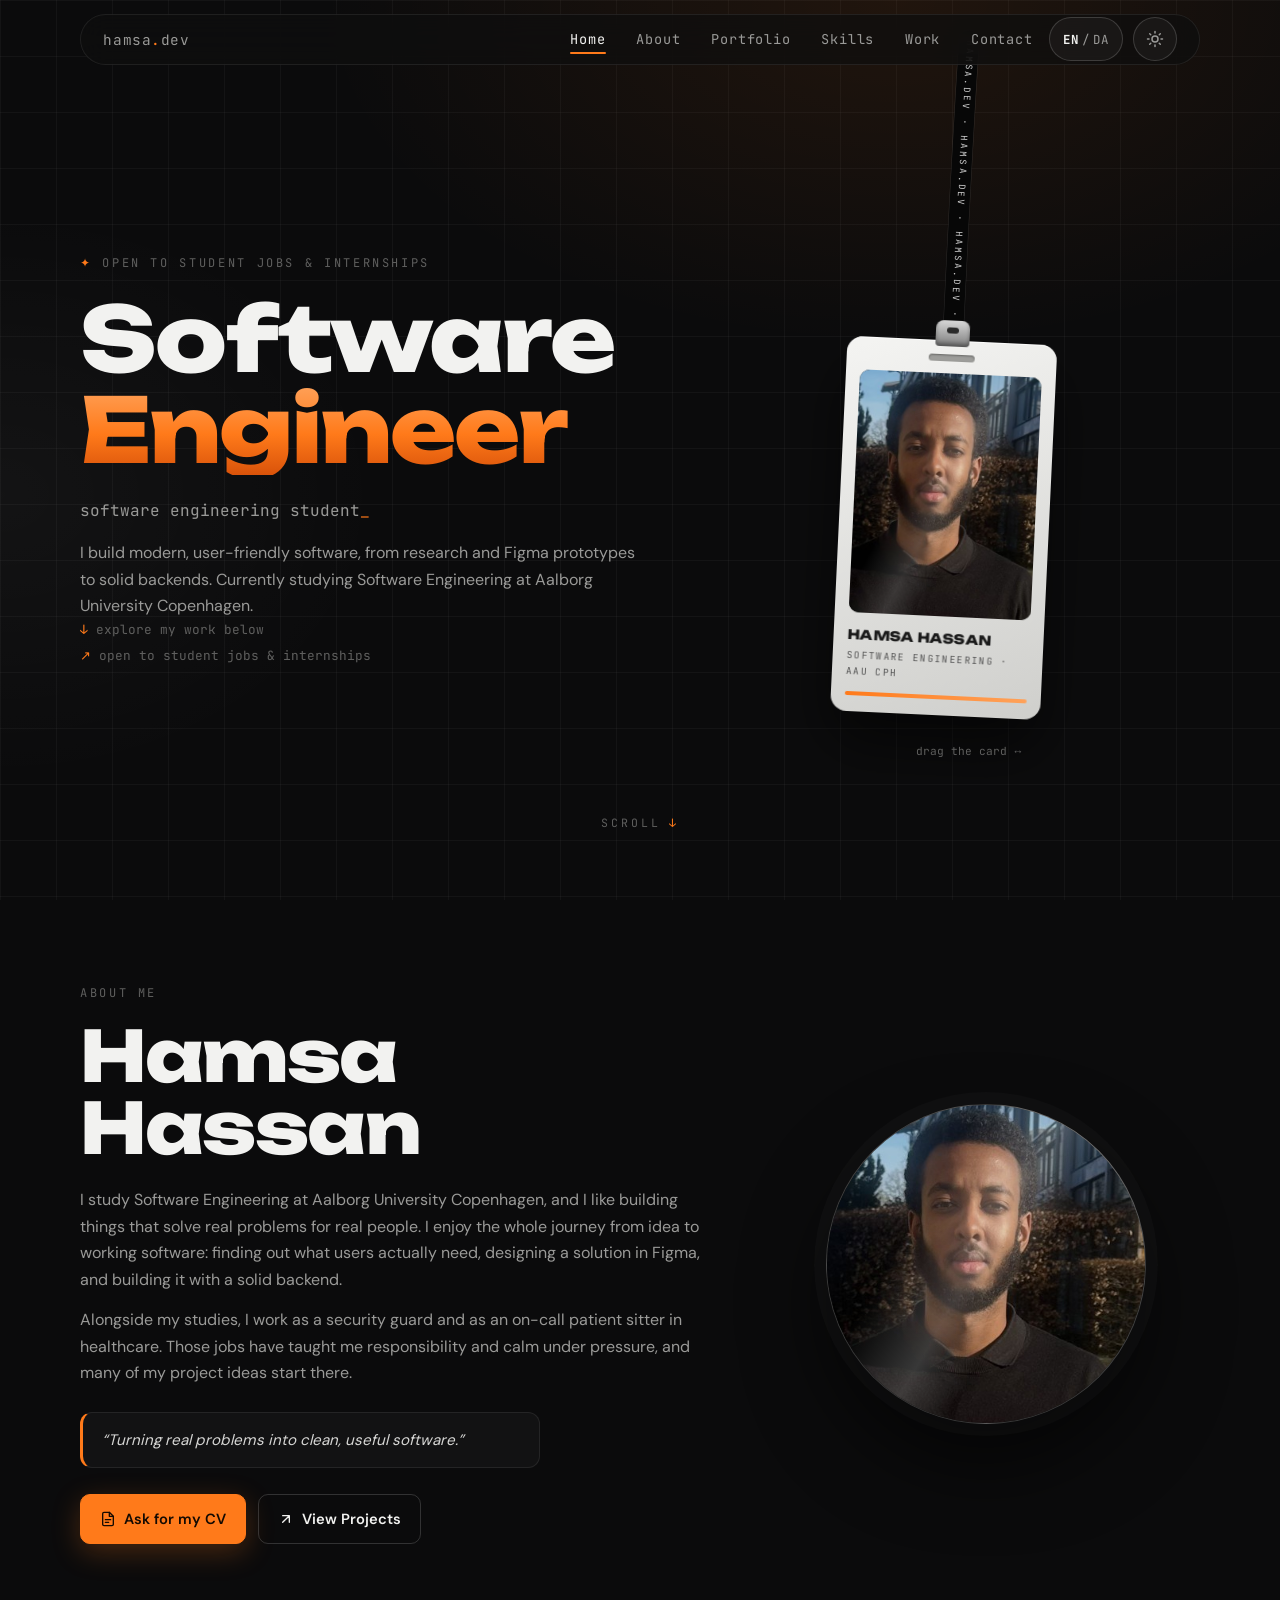
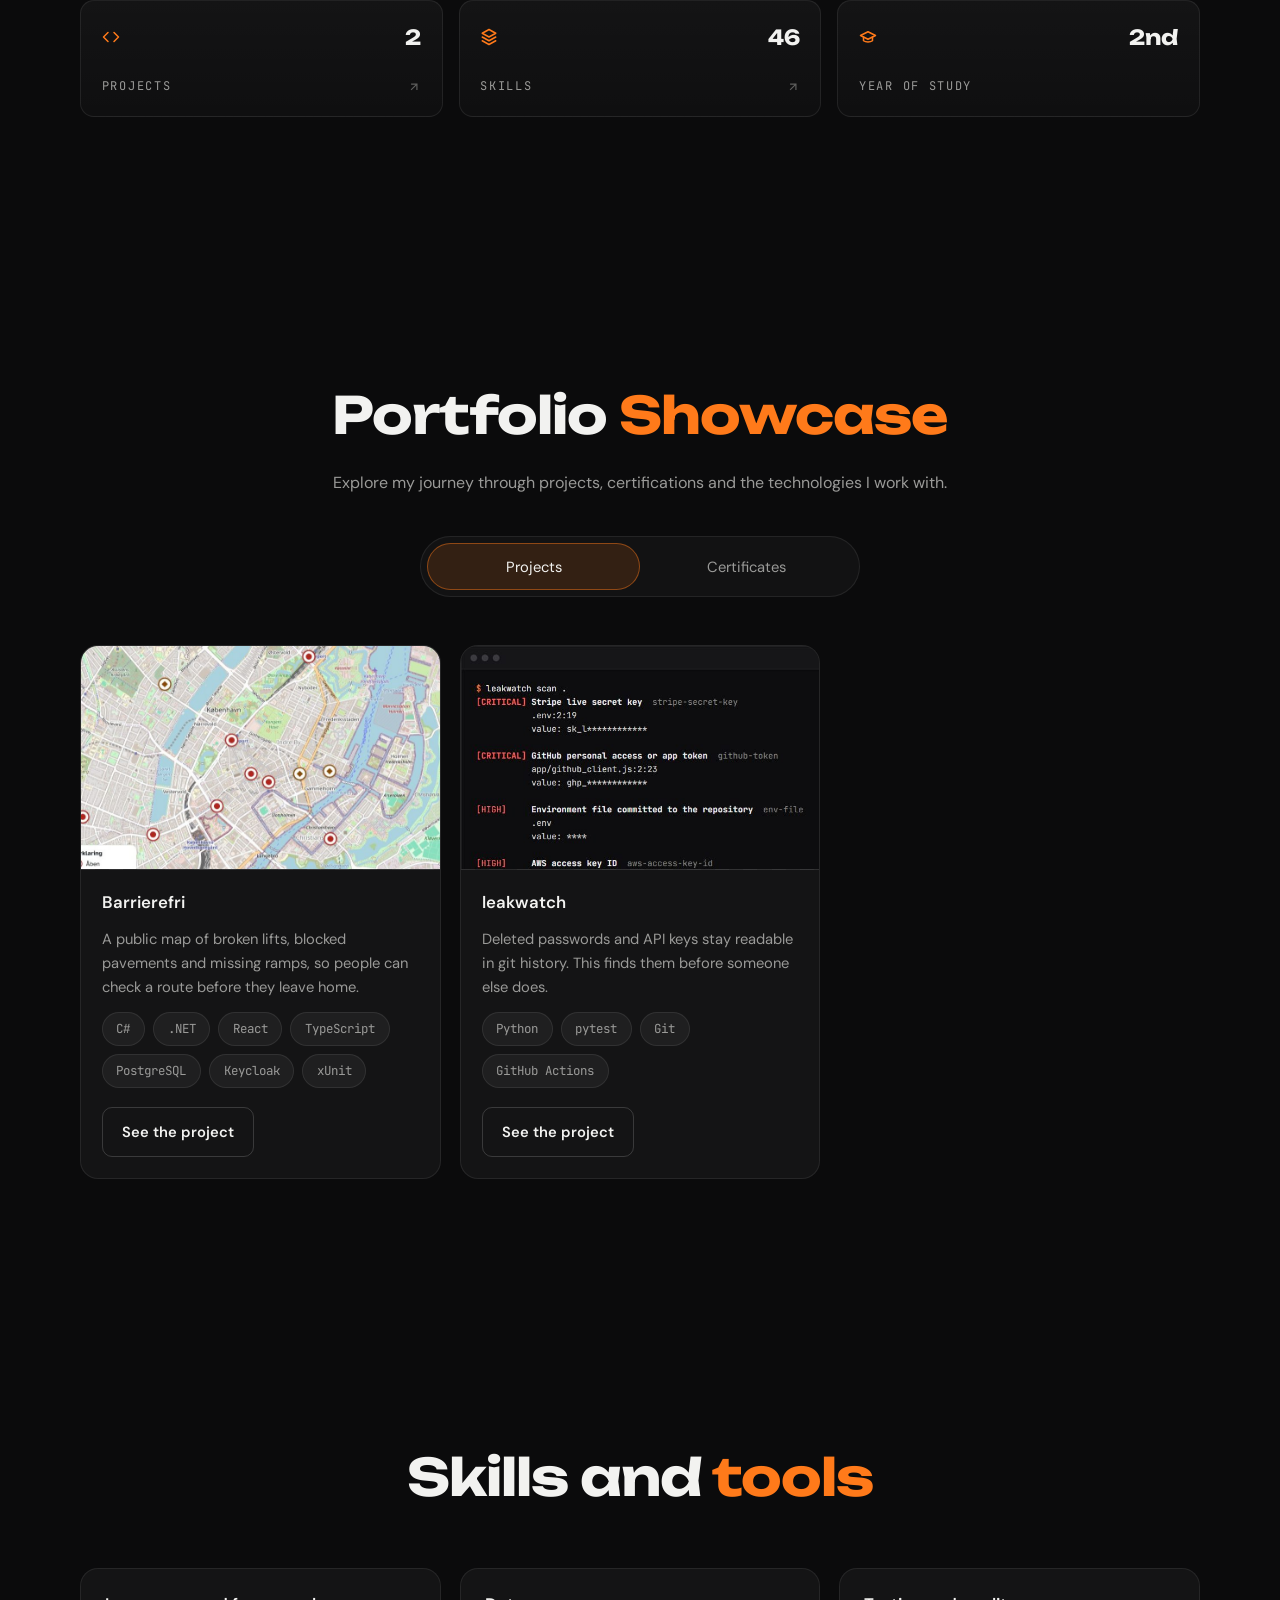
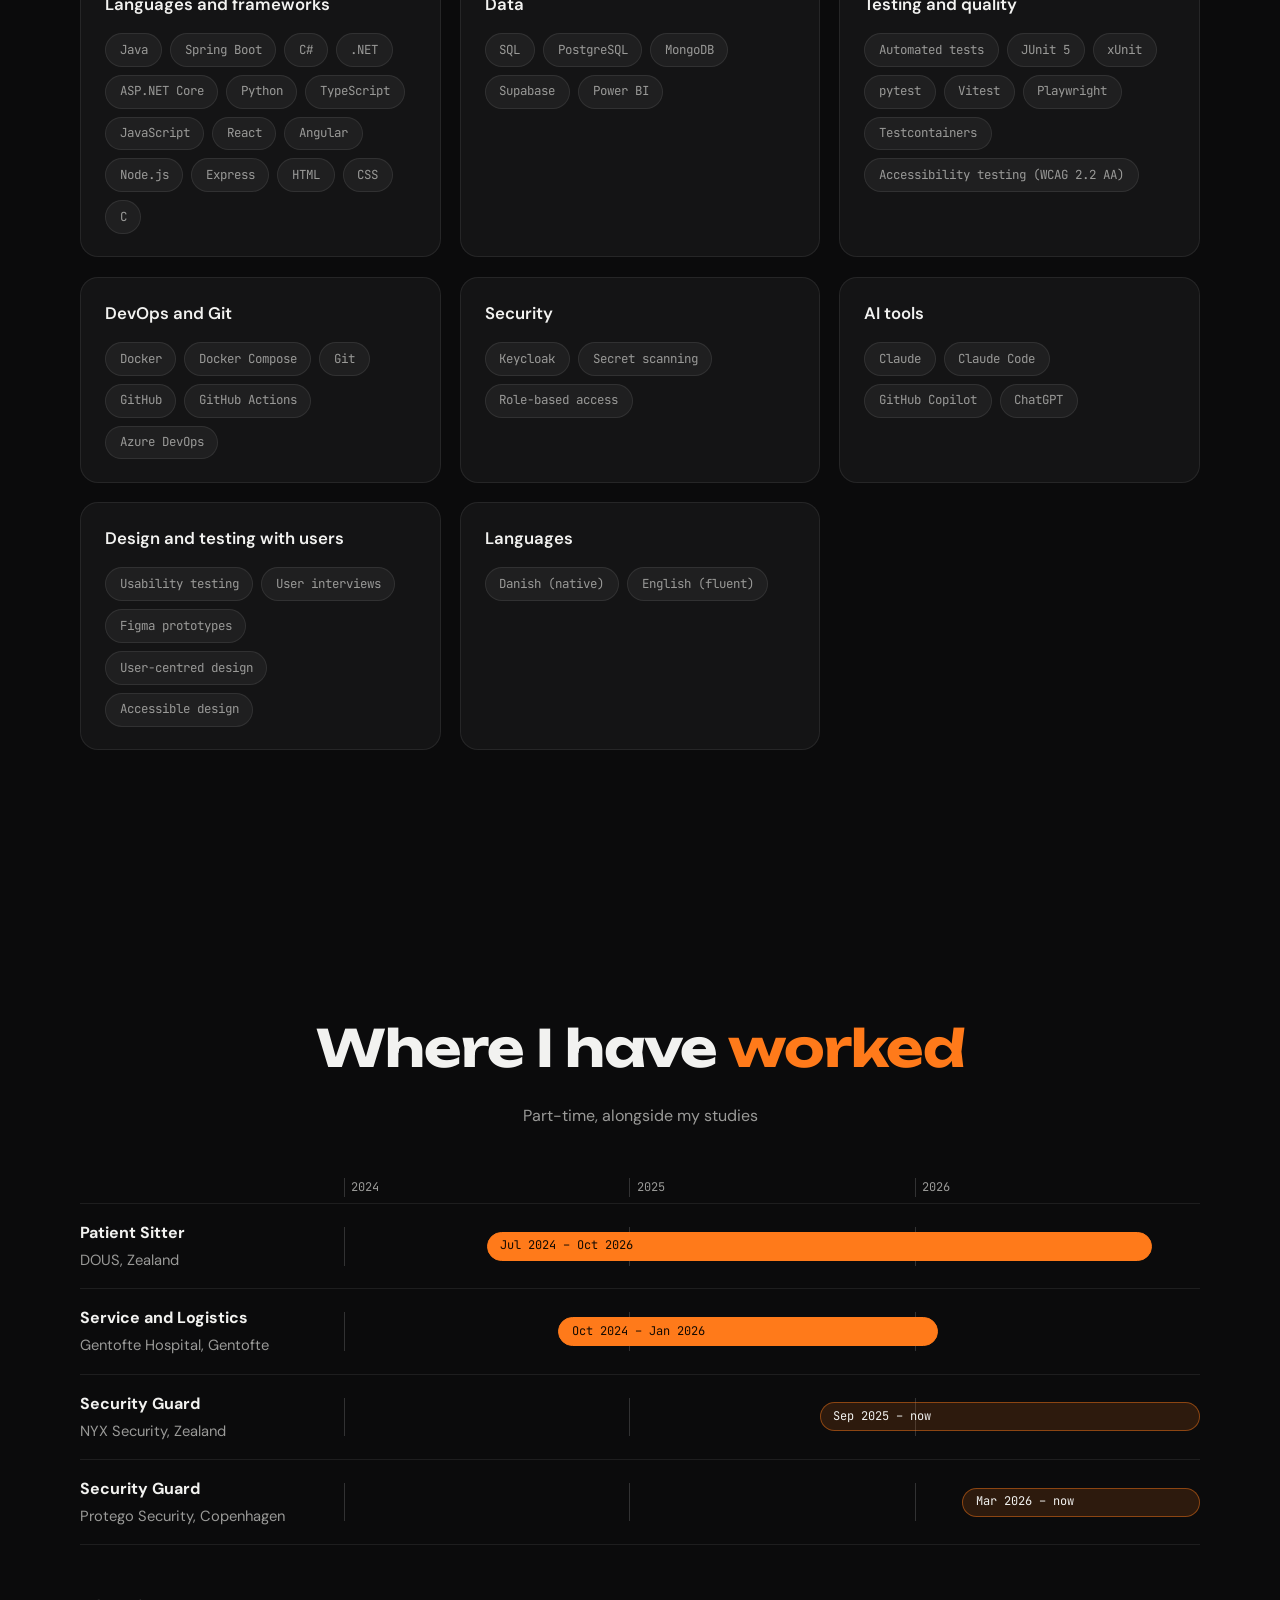
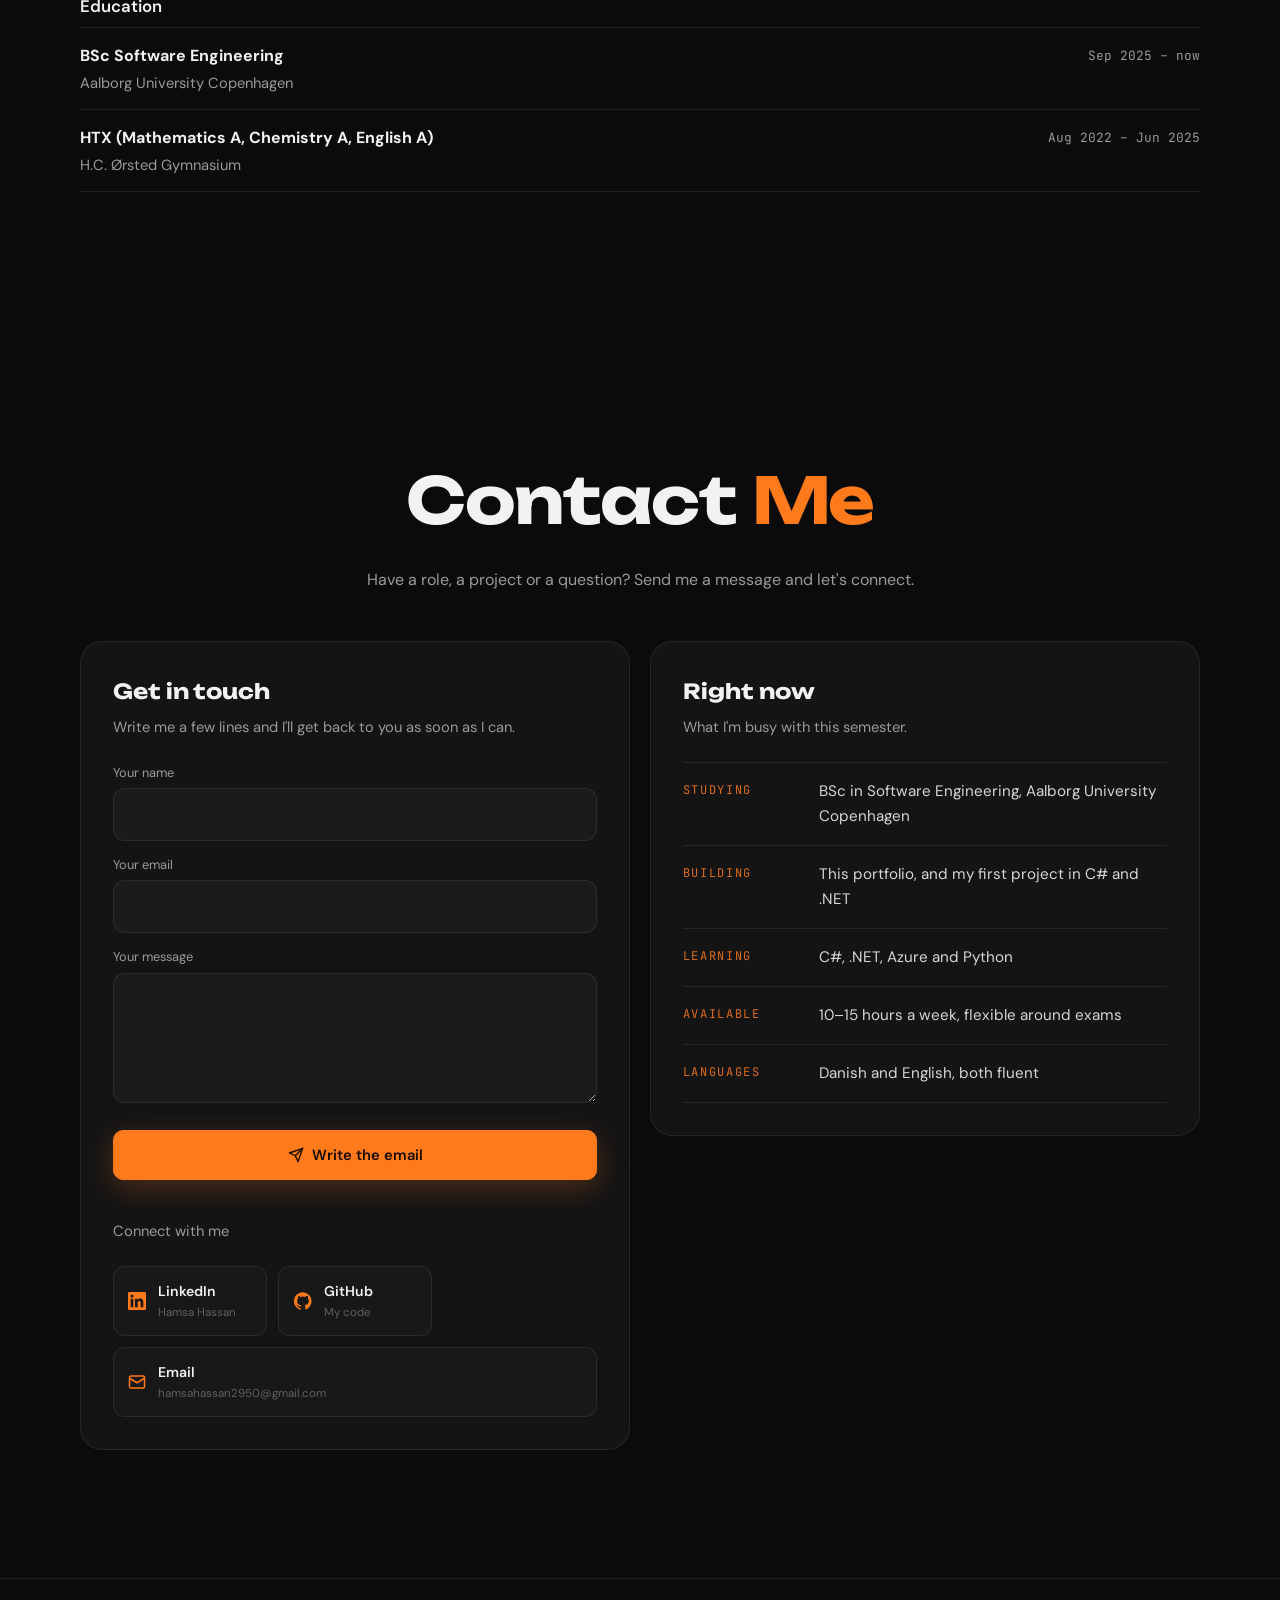
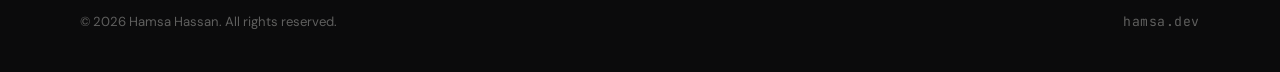
==== index.html @ b29e9b19 "Add portfolio site" ====
<!DOCTYPE html>
<html lang="en">
<head>
<meta charset="utf-8">
<meta name="viewport" content="width=device-width, initial-scale=1">
<!-- Title and description stay here in English for search engines and link previews.
     js/main.js sets them in the visitor's language. All other text is in TEXT in js/main.js. -->
<title>Hamsa Hassan Portfolio</title>
<meta name="description" content="Portfolio of Hamsa Hassan, Software Engineering student in Copenhagen.">
<meta name="theme-color" content="#0b0b0c">
<!-- Sets the theme before the CSS loads, so the page never shows the wrong colours first.
     Dark is always the default; light only shows if the visitor chose it with the button. -->
<script>
  (function () {
    var theme = "dark";
    try { if (localStorage.getItem("theme") === "light") theme = "light"; } catch (e) {}
    document.documentElement.setAttribute("data-theme", theme);
  })();
</script>
<link rel="stylesheet" href="css/style.css">
</head>
<body>

<div class="intro" id="intro" aria-hidden="true">
  <div class="intro-icons">
    <span><svg width="18" height="18" viewBox="0 0 24 24" fill="none" stroke="currentColor" stroke-width="2" stroke-linecap="round" stroke-linejoin="round"><path d="m16 18 6-6-6-6"/><path d="m8 6-6 6 6 6"/></svg></span>
    <span><svg width="18" height="18" viewBox="0 0 24 24" fill="none" stroke="currentColor" stroke-width="2" stroke-linecap="round" stroke-linejoin="round"><circle cx="12" cy="8" r="4"/><path d="M4 21a8 8 0 0 1 16 0"/></svg></span>
    <span><svg width="18" height="18" viewBox="0 0 24 24" fill="none" stroke="currentColor" stroke-width="2" stroke-linecap="round" stroke-linejoin="round"><circle cx="12" cy="12" r="10"/><path d="M2 12h20"/><path d="M12 2a15 15 0 0 1 0 20 15 15 0 0 1 0-20"/></svg></span>
  </div>
  <h2 data-i18n-html="introTitle"></h2>
  <p>hamsa.dev</p>
</div>

<header class="nav-wrap">
  <div class="container">
    <nav class="nav" data-i18n-attr="aria-label:navLabel">
      <a class="brand" href="#home">hamsa<b>.</b>dev</a>
      <button class="nav-toggle" id="navToggle" type="button" aria-expanded="false" aria-controls="navLinks">
        <span data-i18n="navMenu"></span>
        <svg aria-hidden="true" focusable="false" viewBox="0 0 24 24" fill="none" stroke="currentColor" stroke-width="2" stroke-linecap="round"><path d="M4 7h16M4 12h16M4 17h16"/></svg>
      </button>
      <ul id="navLinks">
        <li><a href="#home" data-nav="home" data-i18n="navHome"></a></li>
        <li><a href="#about" data-nav="about" data-i18n="navAbout"></a></li>
        <li><a href="#portfolio" data-nav="portfolio" data-i18n="navPortfolio"></a></li>
        <li><a href="#skills" data-nav="skills" data-i18n="navSkills"></a></li>
        <li><a href="#experience" data-nav="experience" data-i18n="navWork"></a></li>
        <li><a href="#contact" data-nav="contact" data-i18n="navContact"></a></li>
      </ul>
      <button class="lang-switch" id="langSwitch" type="button">
        <span lang="en">EN</span><span aria-hidden="true">/</span><span lang="da">DA</span>
      </button>
      <button class="theme-switch" id="themeSwitch" type="button" aria-pressed="false">
        <svg class="i-sun" aria-hidden="true" focusable="false" viewBox="0 0 24 24" fill="none" stroke="currentColor" stroke-width="2" stroke-linecap="round" stroke-linejoin="round"><circle cx="12" cy="12" r="4"/><path d="M12 2v2M12 20v2M4.93 4.93l1.41 1.41M17.66 17.66l1.41 1.41M2 12h2M20 12h2M6.34 17.66l-1.41 1.41M19.07 4.93l-1.41 1.41"/></svg>
        <svg class="i-moon" aria-hidden="true" focusable="false" viewBox="0 0 24 24" fill="none" stroke="currentColor" stroke-width="2" stroke-linecap="round" stroke-linejoin="round"><path d="M21 12.8A9 9 0 1 1 11.2 3a7 7 0 0 0 9.8 9.8z"/></svg>
      </button>
    </nav>
  </div>
</header>

<main>
  <!-- ================= HOME ================= -->
  <section id="home" class="hero">
    <div class="container hero-grid">
      <div class="hero-text">
        <p class="label" data-i18n-html="heroLabel"></p>
        <h1 class="display" data-i18n-html="heroTitle"></h1>
        <p class="typing" data-i18n-attr="aria-label:typedLabel"><span id="typed" aria-hidden="true"></span><span class="caret" aria-hidden="true">_</span></p>
        <p class="desc" data-i18n="heroDesc"></p>
        <ul class="hint-lines">
          <li data-i18n-html="hintWork"></li>
          <li data-i18n-html="hintOpen"></li>
        </ul>
      </div>

      <div class="lanyard" id="lanyard" data-i18n-attr="aria-label:lanyardLabel">
        <svg aria-hidden="true">
          <path id="strapPath" class="strap-edge" d=""/>
          <path class="strap" id="strapBody" d=""/>
          <text class="strap-text"><textPath href="#strapPath" startOffset="0">HAMSA.DEV · HAMSA.DEV · HAMSA.DEV · HAMSA.DEV · HAMSA.DEV · HAMSA.DEV ·</textPath></text>
        </svg>
        <div class="badge" id="badge">
          <div class="clip"></div>
          <div class="card">
            <div class="card-slot"></div>
            <div class="photo">
              <img src="images/photo.jpg" data-i18n-attr="alt:photoAlt" alt="" draggable="false">
            </div>
            <div class="card-meta">
              <strong>HAMSA HASSAN</strong>
              <span data-i18n="cardRole"></span>
            </div>
            <div class="card-stripe"></div>
          </div>
        </div>
        <p class="drag-tip" data-i18n="dragTip"></p>
      </div>
    </div>
    <a class="scroll-hint" href="#about"><span data-i18n="scrollHint"></span> <span class="accent">↓</span></a>
  </section>

  <!-- ================= ABOUT ================= -->
  <section id="about" class="about">
    <div class="container">
      <div class="about-grid">
        <div class="reveal">
          <p class="label" data-i18n="aboutLabel"></p>
          <h2 class="display">Hamsa<br>Hassan</h2>
          <p class="body" data-i18n="aboutP1"></p>
          <p class="body" data-i18n="aboutP2"></p>
          <p class="quote" data-i18n="quote"></p>
          <div class="buttons">
            <a class="btn btn-light" href="#contact" id="cvBtn">
              <svg viewBox="0 0 24 24" fill="none" stroke="currentColor" stroke-width="2" stroke-linecap="round" stroke-linejoin="round"><path d="M14 2H6a2 2 0 0 0-2 2v16a2 2 0 0 0 2 2h12a2 2 0 0 0 2-2V8z"/><path d="M14 2v6h6"/><path d="M8 13h8M8 17h5"/></svg>
              <span data-i18n="cvButton"></span>
            </a>
            <a class="btn" href="#portfolio">
              <svg viewBox="0 0 24 24" fill="none" stroke="currentColor" stroke-width="2" stroke-linecap="round" stroke-linejoin="round"><path d="M7 17 17 7M7 7h10v10"/></svg>
              <span data-i18n="viewProjects"></span>
            </a>
          </div>
        </div>
        <div class="portrait reveal"><img src="images/photo.jpg" data-i18n-attr="alt:photoAlt" alt=""></div>
      </div>

      <div class="stats">
        <a class="stat reveal" href="#portfolio" data-open-tab="projects">
          <div class="stat-top"><svg viewBox="0 0 24 24" fill="none" stroke="currentColor" stroke-width="2" stroke-linecap="round" stroke-linejoin="round"><path d="m16 18 6-6-6-6"/><path d="m8 6-6 6 6 6"/></svg><span class="stat-value" id="statProjects"></span></div>
          <div class="stat-bottom"><span class="label" data-i18n="statProjects"></span><svg viewBox="0 0 24 24" fill="none" stroke="currentColor" stroke-width="2"><path d="M7 17 17 7M7 7h10v10"/></svg></div>
        </a>
        <a class="stat reveal" href="#skills">
          <div class="stat-top"><svg viewBox="0 0 24 24" fill="none" stroke="currentColor" stroke-width="2" stroke-linecap="round" stroke-linejoin="round"><path d="m12 2 9 5-9 5-9-5 9-5z"/><path d="m3 12 9 5 9-5"/><path d="m3 17 9 5 9-5"/></svg><span class="stat-value" id="statSkills"></span></div>
          <div class="stat-bottom"><span class="label" data-i18n="statSkills"></span><svg viewBox="0 0 24 24" fill="none" stroke="currentColor" stroke-width="2"><path d="M7 17 17 7M7 7h10v10"/></svg></div>
        </a>
        <div class="stat reveal">
          <div class="stat-top"><svg viewBox="0 0 24 24" fill="none" stroke="currentColor" stroke-width="2" stroke-linecap="round" stroke-linejoin="round"><path d="M22 10 12 5 2 10l10 5 10-5z"/><path d="M6 12v5c3 2 9 2 12 0v-5"/></svg><span class="stat-value" data-i18n="statYearValue"></span></div>
          <div class="stat-bottom"><span class="label" data-i18n="statYear"></span></div>
        </div>
      </div>
    </div>
  </section>

  <!-- ================= PORTFOLIO ================= -->
  <section id="portfolio">
    <div class="container">
      <div class="center reveal">
        <h2 class="section-title" data-i18n-html="portfolioTitle"></h2>
        <p class="section-sub" data-i18n="portfolioSub"></p>
      </div>

      <div class="tabs" role="tablist" data-i18n-attr="aria-label:tabsLabel">
        <div class="tab-indicator" id="tabIndicator" aria-hidden="true"></div>
        <button class="tab" role="tab" id="tab-projects" aria-controls="panel-projects" aria-selected="true" data-tab="projects" data-i18n="tabProjects"></button>
        <button class="tab" role="tab" id="tab-certificates" aria-controls="panel-certificates" aria-selected="false" tabindex="-1" data-tab="certificates" data-i18n="tabCertificates"></button>
      </div>

      <div class="panel" role="tabpanel" id="panel-projects" aria-labelledby="tab-projects">
        <div class="grid" id="projectGrid"></div>
      </div>
      <div class="panel" role="tabpanel" id="panel-certificates" aria-labelledby="tab-certificates" hidden>
        <div class="grid" id="certGrid"></div>
      </div>
    </div>
  </section>

  <!-- ================= SKILLS ================= -->
  <section id="skills" aria-labelledby="skills-title">
    <div class="container">
      <div class="center reveal">
        <h2 class="section-title" id="skills-title" data-i18n-html="skillsTitle"></h2>
      </div>
      <div class="skill-grid" id="skillGrid"></div>
    </div>
  </section>

  <!-- ================= WORK AND EDUCATION ================= -->
  <section id="experience" aria-labelledby="work-title">
    <div class="container">
      <div class="center reveal">
        <h2 class="section-title" id="work-title" data-i18n-html="workTitle"></h2>
        <p class="section-sub" id="work-note" data-i18n="workNote"></p>
      </div>
      <div class="timeline reveal">
        <div class="tl-axis" id="tlAxis" aria-hidden="true"></div>
        <ol class="tl-list" id="jobList"></ol>
      </div>
      <h3 class="edu-title" id="edu-title" data-i18n="eduTitle"></h3>
      <ol class="edu" id="eduList" aria-labelledby="edu-title"></ol>
    </div>
  </section>

  <!-- ================= CONTACT ================= -->
  <section id="contact" class="contact">
    <div class="container">
      <div class="center reveal">
        <h2 class="section-title" data-i18n-html="contactTitle"></h2>
        <p class="section-sub" data-i18n="contactSub"></p>
      </div>

      <div class="contact-grid">
        <div class="box reveal">
          <h3 data-i18n="getInTouch"></h3>
          <p data-i18n="getInTouchText"></p>
          <form id="contactForm" novalidate>
            <div class="field">
              <label for="f-name" data-i18n="formName"></label>
              <input id="f-name" name="name" autocomplete="name" required>
            </div>
            <div class="field">
              <label for="f-email" data-i18n="formEmail"></label>
              <input id="f-email" name="email" type="email" autocomplete="email" required>
            </div>
            <div class="field">
              <label for="f-message" data-i18n="formMessage"></label>
              <textarea id="f-message" name="message" required></textarea>
            </div>
            <button class="btn btn-light form-btn" type="submit">
              <svg viewBox="0 0 24 24" fill="none" stroke="currentColor" stroke-width="2" stroke-linecap="round" stroke-linejoin="round"><path d="m22 2-7 20-4-9-9-4 20-7z"/><path d="M22 2 11 13"/></svg>
              <span data-i18n="formSubmit"></span>
            </button>
            <p class="form-status" id="formStatus" role="status"></p>
          </form>

          <p class="connect-title" data-i18n="connectTitle"></p>
          <div class="socials">
            <a class="social" href="https://www.linkedin.com/in/YOUR-PROFILE" target="_blank" rel="noopener">
              <svg viewBox="0 0 24 24" fill="currentColor"><path d="M20.45 20.45h-3.56v-5.57c0-1.33-.02-3.04-1.85-3.04-1.85 0-2.14 1.45-2.14 2.94v5.67H9.35V9h3.41v1.56h.05c.48-.9 1.64-1.85 3.37-1.85 3.6 0 4.27 2.37 4.27 5.46v6.28zM5.34 7.43a2.06 2.06 0 1 1 0-4.13 2.06 2.06 0 0 1 0 4.13zM7.12 20.45H3.56V9h3.56v11.45zM22.22 0H1.77C.79 0 0 .77 0 1.73v20.54C0 23.23.79 24 1.77 24h20.45c.98 0 1.78-.77 1.78-1.73V1.73C24 .77 23.2 0 22.22 0z"/></svg>
              <span><strong>LinkedIn</strong><small>Hamsa Hassan</small></span>
            </a>
            <a class="social" href="https://github.com/YOUR-USERNAME" target="_blank" rel="noopener">
              <svg viewBox="0 0 24 24" fill="currentColor"><path d="M12 .3a12 12 0 0 0-3.8 23.4c.6.1.8-.3.8-.6v-2c-3.3.7-4-1.6-4-1.6-.6-1.4-1.4-1.8-1.4-1.8-1-.7.1-.7.1-.7 1.2.1 1.8 1.2 1.8 1.2 1 1.8 2.8 1.3 3.5 1 0-.8.4-1.3.7-1.6-2.7-.3-5.5-1.3-5.5-6 0-1.2.5-2.3 1.3-3.1-.2-.4-.6-1.6 0-3.2 0 0 1-.3 3.4 1.2a11.5 11.5 0 0 1 6 0C17.3 4.6 18.3 5 18.3 5c.7 1.6.2 2.8.1 3.2.8.8 1.3 1.9 1.3 3.1 0 4.7-2.8 5.7-5.5 6 .5.4.9 1.1.9 2.2v3.3c0 .3.1.7.8.6A12 12 0 0 0 12 .3"/></svg>
              <span><strong>GitHub</strong><small data-i18n="githubSmall"></small></span>
            </a>
            <a class="social social-wide" href="mailto:hamsahassan2950@gmail.com">
              <svg viewBox="0 0 24 24" fill="none" stroke="currentColor" stroke-width="2" stroke-linecap="round" stroke-linejoin="round"><rect x="2" y="4" width="20" height="16" rx="2"/><path d="m22 7-10 6L2 7"/></svg>
              <span><strong data-i18n="emailLabel"></strong><small>hamsahassan2950@gmail.com</small></span>
            </a>
          </div>
        </div>

        <div class="box reveal">
          <h3 data-i18n="nowTitle"></h3>
          <p data-i18n="nowText"></p>
          <ul class="now">
            <li><span class="label" data-i18n="nowStudyingLabel"></span><span data-i18n="nowStudying"></span></li>
            <li><span class="label" data-i18n="nowBuildingLabel"></span><span data-i18n="nowBuilding"></span></li>
            <li><span class="label" data-i18n="nowLearningLabel"></span><span data-i18n="nowLearning"></span></li>
            <li><span class="label" data-i18n="nowAvailableLabel"></span><span data-i18n="nowAvailable"></span></li>
            <li><span class="label" data-i18n="nowLanguagesLabel"></span><span data-i18n="nowLanguages"></span></li>
          </ul>
        </div>
      </div>
    </div>
  </section>
</main>

<footer>
  <div class="container">
    <span>© <span id="year">2026</span> Hamsa Hassan. <span data-i18n="rights"></span></span>
    <span class="mono">hamsa.dev</span>
  </div>
</footer>

<!-- Project view: filled from PROJECTS in js/main.js when a "See the project" button is used. -->
<div class="overlay" id="projectOverlay" hidden>
  <div class="ov-panel" role="dialog" aria-modal="true" aria-labelledby="overlayTitle" tabindex="-1">
    <div class="ov-bar">
      <span class="ov-bar-label" data-i18n="overlayLabel"></span>
      <button class="btn ov-close" type="button">
        <svg viewBox="0 0 24 24" fill="none" stroke="currentColor" stroke-width="2" stroke-linecap="round" aria-hidden="true"><path d="M6 6l12 12M18 6 6 18"/></svg>
        <span data-i18n="overlayClose"></span><span class="sr-only" data-i18n="overlayCloseHint"></span>
      </button>
    </div>
    <div class="ov-body" id="overlayBody"></div>
  </div>
</div>

<script src="js/main.js"></script>
</body>
</html>
---- css/style.css ----
/* Layout idea: one dark page with a faint grid, a floating nav, and four sections
   (home, about, portfolio, contact). Wide display type for names, mono for small labels. */
:root {
  color-scheme: dark;
  --bg: #0b0b0c;
  --panel: #141415;
  --panel-2: #1b1b1d;
  --ink: #f2f2f0;
  --muted: #9a9a98;
  --faint: #5f5f5e;
  --line: rgba(255,255,255,.08);
  --line-2: rgba(255,255,255,.16);
  --accent: #ff7a1a;
  --accent-2: #ffa25a;
  --accent-ink: #140a02;
  --accent-soft: rgba(255,122,26,.14);
  --accent-line: rgba(255,122,26,.45);
  --backdrop: rgba(0,0,0,.75);
  /* Barrierefri demo: status colours from the real app, always on a light background */
  --status-open: #b3261e; --status-open-soft: #fcebea;
  --status-progress: #8a4a00; --status-progress-soft: #fcf0dc;
  --status-resolved: #1d6b35; --status-resolved-soft: #e5f3e8;
  --status-rejected: #4b535a; --status-rejected-soft: #eceeef;
  --pin-ink: #16191d; --pin-disc: #fff;
  --map-bg: #18191b; --map-street: #3a3c40; --map-water: #1c2d39; --map-park: #1d2c21;
  --map-building: #2c2d31; --map-square: #232427; --map-zebra: #8d8d8a;
  /* leakwatch demo */
  --sev-critical: #ffb1ab; --sev-high: #ffc9a6; --sev-medium: #f3d27a;
  --mark: rgba(255,122,26,.3);
  /* Surfaces, tints and shadows that change with the theme */
  --accent-3: #d9530a;
  --accent-label: rgba(255,122,26,.85);
  --ink-2: #d6d6d4;
  --nav-bg: rgba(14,14,15,.72);
  --intro-bg: #000;
  --tint-1: rgba(255,255,255,.02);
  --tint-2: rgba(255,255,255,.03);
  --tint-3: rgba(255,255,255,.04);
  --tint-4: rgba(255,255,255,.05);
  --tint-5: rgba(255,255,255,.06);
  --tint-6: rgba(255,255,255,.11);
  --grid-line: rgba(255,255,255,.035);
  --glow: rgba(255,122,26,.09);
  --shadow-lg: rgba(0,0,0,.6);
  --btn-glow: rgba(255,122,26,.25);
  --preview-1: #262628; --preview-2: #121213;
  /* The ID card and lanyard are a physical object: same colours in both themes */
  --strap: #070707; --strap-edge: rgba(255,255,255,.12); --strap-text: #cfcfcf;
  --clip-1: #d7d7d7; --clip-2: #7c7c7c; --clip-hole: #2a2a2a;
  --badge-1: #f4f4f2; --badge-2: #cfcfcc; --badge-slot: #9d9d9a; --badge-ink: #1a1a1a; --badge-muted: #555;
  --badge-shade: rgba(0,0,0,.35); --badge-shine: rgba(255,255,255,.8);
  --photo-1: #5c5c5c; --photo-2: #1d1d1d; --photo-3: #0d0d0d;
  --portrait-1: #6a6a6a; --portrait-2: #222; --portrait-3: #0e0e0e;
  --sheen: rgba(255,255,255,.18); --sheen-2: rgba(255,255,255,.22); --initials: rgba(255,255,255,.85);
  --font-display: "Unbounded", "Arial Black", system-ui, sans-serif;
  --font-body: "DM Sans", system-ui, -apple-system, "Segoe UI", Roboto, sans-serif;
  --font-mono: "JetBrains Mono", ui-monospace, Menlo, Consolas, monospace;
  --radius: 18px;
  --max: 1120px;
}

/* Light theme: set by data-theme on <html> (see the small script in index.html).
   The orange is darker here so text passes 4.5:1 and borders 3:1 on white. */
:root[data-theme="light"] {
  color-scheme: light;
  --bg: #ffffff;
  --panel: #f5f5f3;
  --panel-2: #ececea;
  --ink: #141414;
  --ink-2: #2b2b2a;
  --muted: #5c5c5a;
  --faint: #6b6b68;
  --line: rgba(0,0,0,.09);
  --line-2: rgba(0,0,0,.18);
  --accent: #ad4900;
  --accent-2: #c25100;
  --accent-3: #8a3a00;
  --accent-label: #ad4900;
  --accent-ink: #ffffff;
  --accent-soft: rgba(173,73,0,.08);
  --accent-line: rgba(173,73,0,.5);
  --backdrop: rgba(20,20,20,.5);
  --nav-bg: rgba(255,255,255,.82);
  --intro-bg: #ffffff;
  --tint-1: rgba(0,0,0,.015);
  --tint-2: rgba(0,0,0,.02);
  --tint-3: rgba(0,0,0,.03);
  --tint-4: rgba(0,0,0,.035);
  --tint-5: rgba(0,0,0,.05);
  --tint-6: rgba(0,0,0,.09);
  --grid-line: rgba(0,0,0,.045);
  --glow: rgba(255,122,26,.08);
  --shadow-lg: rgba(0,0,0,.18);
  --btn-glow: rgba(173,73,0,.2);
  --preview-1: #f0f0ee; --preview-2: #e2e2df;
  --map-bg: #eef0ec; --map-street: #ffffff; --map-water: #cde2ee; --map-park: #d5e8d4;
  --map-building: #dcdcd8; --map-square: #e6e6e2; --map-zebra: #8d8d8a;
  --sev-critical: #b3261e; --sev-high: #8f3a00; --sev-medium: #6e5400;
  --mark: rgba(173,73,0,.16);
}

@font-face { font-family: "Unbounded"; font-weight: 200 900; font-display: swap; src: url("../fonts/unbounded.woff2") format("woff2"); }
@font-face { font-family: "DM Sans"; font-weight: 100 1000; font-display: swap; src: url("../fonts/dm-sans.woff2") format("woff2"); }
@font-face { font-family: "JetBrains Mono"; font-weight: 100 800; font-display: swap; src: url("../fonts/jetbrains-mono.woff2") format("woff2"); }

*, *::before, *::after { box-sizing: border-box; }
html { scroll-behavior: smooth; scroll-padding-top: 90px; }
body {
  margin: 0;
  background-color: var(--bg);
  background-image:
    radial-gradient(60rem 36rem at 70% 0%, var(--glow), transparent 60%),
    radial-gradient(40rem 30rem at 0% 55%, var(--grid-line), transparent 60%),
    linear-gradient(var(--grid-line) 1px, transparent 1px),
    linear-gradient(90deg, var(--grid-line) 1px, transparent 1px);
  background-size: auto, auto, 56px 56px, 56px 56px;
  background-attachment: fixed;
  color: var(--ink);
  font-family: var(--font-body);
  font-size: 1rem;
  line-height: 1.65;
  -webkit-font-smoothing: antialiased;
  overflow-x: hidden;
}
img { max-width: 100%; display: block; }
a { color: inherit; }
h1, h2, h3 { margin: 0; text-wrap: balance; }
p { margin: 0; }
:focus-visible { outline: 2px solid var(--accent); outline-offset: 3px; border-radius: 6px; }
.container { width: min(100% - 2.5rem, var(--max)); margin-inline: auto; }
.mono { font-family: var(--font-mono); }
.display { font-family: var(--font-display); font-weight: 800; letter-spacing: -.02em; line-height: 1.02; }
.label { font-family: var(--font-mono); font-size: .75rem; letter-spacing: .22em; text-transform: uppercase; color: var(--faint); }
.dim {
  background: linear-gradient(180deg, var(--accent-2), var(--accent) 55%, var(--accent-3));
  -webkit-background-clip: text; background-clip: text; color: transparent;
}
.sr-only { position: absolute; width: 1px; height: 1px; overflow: hidden; clip: rect(0 0 0 0); white-space: nowrap; }

/* ---------- Intro ---------- */
.intro {
  position: fixed; inset: 0; z-index: 50;
  display: grid; place-items: center; align-content: center; gap: 1.1rem;
  background: var(--intro-bg); text-align: center; cursor: pointer;
  transition: opacity .7s ease, visibility .7s ease;
}
.intro.hide { opacity: 0; visibility: hidden; }
.intro-icons { display: flex; gap: .9rem; }
.intro-icons span {
  width: 42px; height: 42px; border-radius: 50%; display: grid; place-items: center;
  border: 1px solid var(--accent-line); color: var(--accent);
  animation: pop .6s ease both;
}
.intro-icons span:nth-child(2) { animation-delay: .12s; }
.intro-icons span:nth-child(3) { animation-delay: .24s; }
.intro h2 { font-family: var(--font-display); font-weight: 700; font-size: clamp(1.3rem, 3.4vw, 2.2rem); line-height: 1.2; animation: rise .8s .3s ease both; }
.intro p { font-family: var(--font-mono); color: var(--faint); font-size: .8rem; animation: rise .8s .45s ease both; }
@keyframes pop { from { opacity: 0; transform: scale(.6); } }
@keyframes rise { from { opacity: 0; transform: translateY(14px); filter: blur(6px); } }

/* ---------- Nav ---------- */
.nav-wrap { position: fixed; top: 14px; left: 0; right: 0; z-index: 20; }
.nav {
  display: flex; align-items: center; justify-content: space-between; gap: 1rem;
  padding: .7rem 1.4rem;
  border: 1px solid var(--line); border-radius: 999px;
  background: var(--nav-bg); backdrop-filter: blur(14px);
}
.brand { font-family: var(--font-mono); font-size: .9rem; color: var(--muted); text-decoration: none; letter-spacing: .04em; }
.brand:hover { color: var(--ink); }
.brand b, .accent { color: var(--accent); font-weight: inherit; }
.nav ul { display: flex; gap: clamp(.6rem, 2.4vw, 2rem); list-style: none; margin: 0; padding: 0; }
.nav ul a {
  position: relative; font-family: var(--font-mono); font-size: .85rem; letter-spacing: .06em;
  color: var(--muted); text-decoration: none; padding: .2rem 0;
}
.nav ul a::after {
  content: ""; position: absolute; left: 0; right: 0; bottom: -3px; height: 2px; border-radius: 2px; background: var(--accent);
  transform: scaleX(0); transition: transform .3s ease;
}
.nav ul a:hover, .nav ul a.active { color: var(--ink); }
.nav ul a.active::after { transform: scaleX(1); }
.nav ul { margin-left: auto; }
/* Menu button: only shown below 900 px, where six links don't fit in one row */
.nav-toggle {
  display: none; align-items: center; gap: .45rem; flex: none; margin-left: auto;
  min-height: 44px; margin-block: -.55rem; padding: 0 .85rem;
  font-family: var(--font-mono); font-size: .78rem; letter-spacing: .06em; color: var(--muted);
  background: var(--tint-3); border: 1px solid var(--line-2); border-radius: 999px; cursor: pointer;
}
.nav-toggle:hover, .nav-toggle[aria-expanded="true"] { border-color: var(--accent-line); color: var(--ink); }
.nav-toggle svg { width: 16px; height: 16px; }
@media (max-width: 899px) {
  .nav { position: relative; }
  .nav-toggle { display: inline-flex; }
  .nav ul {
    display: none; position: absolute; top: calc(100% + .5rem); left: 0; right: 0;
    flex-direction: column; gap: 0; margin: 0; padding: .5rem 1.2rem;
    background: var(--bg); border: 1px solid var(--line); border-radius: var(--radius);
  }
  .nav.open ul { display: flex; }
  .nav ul a { display: inline-flex; align-items: center; min-height: 44px; }
  .nav ul a::after { bottom: 8px; }
}
/* EN/DA switch: 44 px target; the negative margin keeps the nav the same height */
.lang-switch, .theme-switch {
  display: inline-flex; align-items: center; justify-content: center; gap: .2rem; flex: none;
  min-width: 44px; min-height: 44px; margin-block: -.55rem; padding: 0 .85rem;
  font-family: var(--font-mono); font-size: .78rem; letter-spacing: .06em; color: var(--muted);
  background: var(--tint-3); border: 1px solid var(--line-2); border-radius: 999px; cursor: pointer;
}
.lang-switch:hover, .theme-switch:hover { border-color: var(--accent-line); color: var(--ink); }
.lang-switch .is-active { color: var(--ink); font-weight: 700; }
.theme-switch { padding: 0; margin-left: -.4rem; }
.theme-switch svg { width: 18px; height: 18px; }
/* The icon shows the theme you switch to: a sun in dark, a moon in light */
.theme-switch .i-moon, :root[data-theme="light"] .theme-switch .i-sun { display: none; }
:root[data-theme="light"] .theme-switch .i-moon { display: block; }

/* ---------- Sections ---------- */
section { position: relative; padding: clamp(5rem, 10vw, 8rem) 0; }

/* ---------- Hero ---------- */
.hero { padding-top: clamp(8rem, 14vw, 10rem); padding-bottom: 6rem; }
.hero-grid { display: grid; grid-template-columns: 1.15fr .85fr; gap: 2rem; align-items: center; }
.hero h1 { font-size: clamp(2.6rem, 7.2vw, 5.6rem); margin: 1.2rem 0 1.4rem; }
.hero h1 span { display: block; }
.typing { font-family: var(--font-mono); color: var(--muted); font-size: 1rem; min-height: 1.6em; margin-bottom: 1rem; }
.caret { color: var(--accent); animation: blink 1s steps(1) infinite; }
@keyframes blink { 50% { opacity: 0; } }
.hero-text > p.desc { color: var(--muted); max-width: 52ch; }
.pills { display: flex; flex-wrap: wrap; gap: .5rem; list-style: none; padding: 0; margin: 1.6rem 0; }
.pills li { font-family: var(--font-mono); font-size: .78rem; padding: .35rem .85rem; border-radius: 999px; background: var(--tint-4); border: 1px solid var(--line); color: var(--muted); }
.hint-lines { list-style: none; padding: 0; margin: 0; font-family: var(--font-mono); font-size: .8rem; color: var(--faint); display: grid; gap: .3rem; }
.scroll-hint {
  position: absolute; left: 50%; bottom: 1.5rem; transform: translateX(-50%);
  font-family: var(--font-mono); font-size: .72rem; letter-spacing: .25em; color: var(--faint); text-decoration: none;
  display: flex; align-items: center; gap: .5rem;
}
.scroll-hint span { display: inline-block; animation: bob 1.8s ease-in-out infinite; }
@keyframes bob { 50% { transform: translateY(4px); } }

/* ID badge on a lanyard */
.lanyard { position: relative; height: 600px; touch-action: none; }
.lanyard svg { position: absolute; inset: 0; width: 100%; height: 100%; overflow: visible; pointer-events: none; }
.strap { fill: none; stroke: var(--strap); stroke-width: 20; stroke-linecap: round; }
.strap-edge { fill: none; stroke: var(--strap-edge); stroke-width: 21; stroke-linecap: round; }
.strap-text { font-family: var(--font-mono); font-size: 9px; letter-spacing: 3px; fill: var(--strap-text); dominant-baseline: middle; }
.badge {
  position: absolute; top: 0; left: 0; width: 210px;
  transform-origin: 50% 0;
  cursor: grab; user-select: none; -webkit-user-select: none;
  will-change: transform;
}
.badge:active { cursor: grabbing; }
.clip { width: 34px; height: 26px; margin: 0 auto -6px; border-radius: 8px 8px 4px 4px; background: linear-gradient(180deg, var(--clip-1), var(--clip-2)); box-shadow: inset 0 -3px 4px var(--badge-shade); position: relative; z-index: 1; }
.clip::after { content: ""; position: absolute; left: 50%; top: 7px; width: 12px; height: 6px; transform: translateX(-50%); border-radius: 3px; background: var(--clip-hole); }
.card {
  background: linear-gradient(160deg, var(--badge-1), var(--badge-2));
  border-radius: 16px; padding: 14px 14px 16px;
  box-shadow: 0 30px 60px var(--shadow-lg), inset 0 1px 0 var(--badge-shine);
}
.card-slot { width: 46px; height: 7px; border-radius: 4px; background: var(--badge-slot); margin: 0 auto 12px; box-shadow: inset 0 1px 2px var(--badge-shade); }
.photo {
  position: relative; aspect-ratio: 3 / 4; border-radius: 10px; overflow: hidden;
  background: radial-gradient(120% 90% at 75% 15%, var(--photo-1), var(--photo-2) 55%, var(--photo-3));
}
.photo::before {
  content: ""; position: absolute; inset: 0;
  background: linear-gradient(115deg, transparent 35%, var(--sheen) 50%, transparent 62%);
}
.photo svg { position: absolute; left: 50%; bottom: 0; transform: translateX(-50%); width: 82%; height: auto; }
.photo .initials { position: absolute; top: 12px; left: 12px; font-family: var(--font-display); font-weight: 800; font-size: 1rem; color: var(--initials); letter-spacing: .02em; }
.card-meta { margin-top: 12px; color: var(--badge-ink); }
.card-stripe { height: 4px; border-radius: 2px; margin-top: 12px; background: linear-gradient(90deg, var(--accent), var(--accent-2)); }
.card-meta strong { display: block; font-family: var(--font-display); font-weight: 800; font-size: .82rem; letter-spacing: .02em; }
.card-meta span { display: block; font-family: var(--font-mono); font-size: .6rem; letter-spacing: .14em; color: var(--badge-muted); margin-top: 2px; }
.drag-tip { position: absolute; bottom: 0; left: 50%; transform: translateX(-50%); font-family: var(--font-mono); font-size: .7rem; color: var(--faint); white-space: nowrap; }


.photo img, .portrait img {
  position: absolute; inset: 0; width: 100%; height: 100%; object-fit: cover; object-position: 50% 30%;
  pointer-events: none;
}
.photo::before, .portrait::before { z-index: 1; }

/* ---------- About ---------- */
.about-grid { display: grid; grid-template-columns: 1.2fr .8fr; gap: 3rem; align-items: center; }
.about h2 { font-size: clamp(2.4rem, 6vw, 4.4rem); margin: 1rem 0 1.5rem; }
.about p.body { color: var(--muted); max-width: 58ch; }
.about p.body + p.body { margin-top: .9rem; }
.quote {
  margin: 1.6rem 0; padding: .9rem 1.2rem; border: 1px solid var(--line); border-left: 3px solid var(--accent); border-radius: 12px;
  background: var(--tint-2); font-style: italic; color: var(--ink-2); max-width: 46ch; font-size: .95rem;
}
.buttons { display: flex; flex-wrap: wrap; gap: .7rem; }
.btn {
  display: inline-flex; align-items: center; gap: .5rem;
  padding: .75rem 1.2rem; border-radius: 10px; font: inherit; font-size: .92rem; font-weight: 600;
  text-decoration: none; cursor: pointer; border: 1px solid var(--line-2); background: transparent; color: var(--ink);
  transition: transform .15s ease, background .15s ease;
}
.btn:hover { transform: translateY(-1px); background: var(--tint-5); }
.btn-light { background: var(--accent); color: var(--accent-ink); border-color: var(--accent); box-shadow: 0 8px 28px var(--btn-glow); }
.btn-light:hover { background: var(--accent-2); }
.btn svg { width: 16px; height: 16px; }
.portrait {
  position: relative; width: min(100%, 320px); aspect-ratio: 1; margin-inline: auto; border-radius: 50%; overflow: hidden;
  background: radial-gradient(90% 90% at 70% 20%, var(--portrait-1), var(--portrait-2) 50%, var(--portrait-3));
  border: 1px solid var(--line-2);
  box-shadow: 0 0 0 12px var(--tint-1), 0 40px 80px var(--shadow-lg);
}
.portrait::before { content: ""; position: absolute; inset: 0; background: linear-gradient(120deg, transparent 30%, var(--sheen-2) 48%, transparent 60%); }
.portrait svg { position: absolute; left: 50%; bottom: 0; transform: translateX(-50%); width: 74%; }
.stats { display: grid; grid-template-columns: repeat(3, 1fr); gap: 1rem; margin-top: 3.5rem; }
.stat {
  position: relative; padding: 1.2rem 1.3rem; border-radius: 14px; border: 1px solid var(--line);
  background: linear-gradient(180deg, var(--tint-3), var(--tint-1));
  text-decoration: none; display: grid; gap: 1.4rem;
  transition: border-color .2s ease, transform .2s ease;
}
a.stat:hover { border-color: var(--accent-line); transform: translateY(-2px); }
a.stat:hover .stat-bottom svg { color: var(--accent); }
.stat-top { display: flex; justify-content: space-between; align-items: center; }
.stat-top svg { width: 18px; height: 18px; color: var(--accent); }
.stat-value { font-family: var(--font-display); font-weight: 700; font-size: 1.3rem; font-variant-numeric: tabular-nums; }
.stat-bottom { display: flex; justify-content: space-between; align-items: center; }
.stat-bottom .label { color: var(--muted); letter-spacing: .14em; }
.stat-bottom svg { width: 14px; height: 14px; color: var(--faint); }

/* ---------- Portfolio ---------- */
.center { text-align: center; }
.section-title { font-family: var(--font-display); font-weight: 700; font-size: clamp(2rem, 5vw, 3.2rem); letter-spacing: -.02em; }
.section-sub { color: var(--muted); margin: .8rem auto 0; max-width: 56ch; }
.tabs {
  position: relative; display: grid; grid-template-columns: repeat(2, 1fr);
  max-width: 440px; margin: 2.5rem auto 3rem; padding: 6px;
  border: 1px solid var(--line); border-radius: 999px; background: var(--tint-2);
}
.tab-indicator {
  position: absolute; top: 6px; bottom: 6px; left: 6px; width: calc((100% - 12px) / 2);
  border-radius: 999px; background: var(--accent-soft); border: 1px solid var(--accent-line);
  transition: transform .35s cubic-bezier(.3,.7,.2,1);
}
.tab {
  position: relative; z-index: 1; font: inherit; font-size: .92rem; color: var(--muted);
  background: none; border: 0; padding: .7rem .5rem; border-radius: 999px; cursor: pointer;
}
.tab[aria-selected="true"] { color: var(--ink); }
.panel[hidden] { display: none; }
.panel { animation: rise .5s ease both; }
.grid { display: grid; grid-template-columns: repeat(auto-fill, minmax(290px, 1fr)); gap: 1.2rem; }
.p-card { transition: border-color .2s ease; border: 1px solid var(--line); border-radius: var(--radius); background: var(--panel); overflow: hidden; display: flex; flex-direction: column; }
.p-preview {
  position: relative; aspect-ratio: 16 / 10; border-bottom: 1px solid var(--line);
  background:
    repeating-linear-gradient(135deg, var(--grid-line) 0 10px, transparent 10px 20px),
    radial-gradient(80% 80% at 70% 20%, var(--preview-1), var(--preview-2));
  display: grid; place-items: center;
}
.p-card:hover { border-color: var(--accent-line); }
.p-preview span { font-family: var(--font-mono); font-size: .8rem; color: var(--accent); opacity: .8; }
.p-body { padding: 1.2rem 1.3rem 1.3rem; display: flex; flex-direction: column; gap: .6rem; flex: 1; }
.p-body h3 { font-size: 1.05rem; font-weight: 600; }
.p-body p { color: var(--muted); font-size: .92rem; }
.skeleton { display: flex; gap: .4rem; }
.skeleton i { height: 22px; border-radius: 999px; background: var(--tint-5); animation: shimmer 1.8s ease-in-out infinite; }
@keyframes shimmer { 50% { background: var(--tint-6); } }
.p-foot { display: flex; justify-content: space-between; align-items: center; margin-top: auto; padding-top: .4rem; }
.soon { font-family: var(--font-mono); font-size: .7rem; letter-spacing: .14em; text-transform: uppercase; color: var(--accent); background: var(--accent-soft); border: 1px solid var(--accent-line); border-radius: 999px; padding: .2rem .65rem; }
.details { font-size: .82rem; color: var(--faint); border: 1px solid var(--line); border-radius: 999px; padding: .3rem .8rem; }
.p-body .pills { margin: .2rem 0; }
.p-foot .btn { min-height: 44px; }

/* Card image: fills the whole top area of the card */
.p-preview img { position: absolute; inset: 0; width: 100%; height: 100%; object-fit: cover; }

/* Status label: icon + text, never colour alone */
.status {
  display: inline-flex; align-items: center; gap: .4rem; padding: .25rem .7rem .25rem .55rem;
  font-family: var(--font-mono); font-size: .72rem; letter-spacing: .14em; text-transform: uppercase; color: var(--ink);
  border: 1px solid var(--line-2); border-radius: 999px; background: var(--tint-3);
}
.status svg { width: 14px; height: 14px; color: var(--accent); }

/* ---------- Project view (full-screen dialog) ---------- */
html.ov-open { overflow: hidden; }
html.ov-open body { padding-right: var(--scrollbar, 0); }
.overlay {
  position: fixed; inset: 0; z-index: 60; overflow-y: auto; overscroll-behavior: contain;
  padding: clamp(1rem, 3vw, 2rem); background: var(--backdrop);
  animation: ov-fade .2s ease both;
}
.overlay[hidden] { display: none; }
.ov-panel {
  position: relative; max-width: 1000px; margin-inline: auto;
  background: var(--bg); border: 1px solid var(--line-2); border-radius: var(--radius);
  animation: ov-rise .3s ease both;
}
.ov-panel:focus { outline: none; } /* only takes focus from a mouse click inside it; every control has its own focus ring */
@keyframes ov-fade { from { opacity: 0; } }
@keyframes ov-rise { from { opacity: 0; transform: translateY(16px); } }
.ov-bar {
  position: sticky; top: 0; z-index: 1; display: flex; justify-content: space-between; align-items: center;
  padding: .7rem clamp(1.25rem, 4vw, 3rem); background: var(--bg); border-bottom: 1px solid var(--line);
  border-radius: var(--radius) var(--radius) 0 0;
}
.ov-bar-label { font-family: var(--font-mono); font-size: .75rem; letter-spacing: .22em; text-transform: uppercase; color: var(--muted); }
.ov-close { min-height: 44px; padding: .55rem 1rem; }
.ov-body { display: grid; gap: 1.6rem; padding: clamp(1.6rem, 4vw, 3rem) clamp(1.25rem, 4vw, 3rem) clamp(2rem, 5vw, 3.5rem); }
.ov-head { display: grid; gap: .8rem; justify-items: start; }
.ov-title { font-size: clamp(2.2rem, 6vw, 4rem); }
.ov-kind { color: var(--muted); }
.ov-intro { display: grid; gap: .8rem; max-width: 62ch; font-size: 1.05rem; }
.ov-body .pills { margin: 0; }
.ov-body > .btn { justify-self: start; min-height: 44px; }
.ov-section { display: grid; gap: 1.1rem; margin-top: .8rem; padding: 1.8rem 0 0; border-top: 1px solid var(--line); } /* overrides the page-level section padding */
.ov-section > h3 { font-family: var(--font-mono); font-size: .75rem; font-weight: 500; letter-spacing: .22em; text-transform: uppercase; color: var(--muted); }
.ov-shots { display: grid; gap: 1.6rem; }
.ov-shots figure { margin: 0; display: grid; gap: .6rem; align-content: start; }
.ov-shots img { width: 100%; height: auto; border-radius: 12px; border: 1px solid var(--line-2); }
.ov-shots figcaption { font-size: .88rem; color: var(--muted); }
.ov-features { display: grid; gap: 1rem; }
.ov-feature { display: grid; gap: .45rem; align-content: start; padding: 1.2rem 1.3rem; border: 1px solid var(--line); border-radius: 14px; background: var(--panel); }
.ov-feature h4 { margin: 0; font-size: 1rem; font-weight: 600; }
.ov-feature p { color: var(--muted); font-size: .92rem; }
.ov-runs { margin: 0; }
.ov-runs div { display: grid; grid-template-columns: 9rem 1fr; gap: 1rem; padding: .9rem 0; border-top: 1px solid var(--line); }
.ov-runs div:last-child { border-bottom: 1px solid var(--line); }
.ov-runs dt { font-family: var(--font-mono); font-size: .75rem; letter-spacing: .14em; text-transform: uppercase; color: var(--accent); padding-top: .2rem; }
.ov-runs dd { margin: 0; font-size: .95rem; }
@media (min-width: 700px) {
  .ov-shots, .ov-features { grid-template-columns: 1fr 1fr; }
  .ov-shots figure:first-child { grid-column: 1 / -1; }
  .ov-feature:last-child:nth-child(odd) { grid-column: 1 / -1; } /* an odd last card fills the row instead of leaving a gap */
}
.ov-body code { font-family: var(--font-mono); font-size: .88em; color: var(--ink); background: var(--tint-5); border-radius: 5px; padding: .05em .35em; }

/* ---------- Demos at the bottom of a project view ---------- */
.demo .demo-title { margin: -.4rem 0 .2rem; font-family: var(--font-display); font-weight: 700; font-size: clamp(1.15rem, 2.6vw, 1.5rem); line-height: 1.25; }
.demo h5 { margin: 0; font-size: 1rem; font-weight: 600; }
.demo h6 { margin: .4rem 0 0; font-family: var(--font-mono); font-size: .72rem; font-weight: 500; letter-spacing: .18em; text-transform: uppercase; color: var(--muted); }
.demo fieldset { margin: 0; padding: 0; border: 0; min-width: 0; display: grid; gap: .6rem; }
.demo legend { padding: 0; margin-bottom: .6rem; font-weight: 600; }
.demo-msg { margin: 0; font-weight: 600; padding: .7rem 1rem; border-left: 3px solid var(--accent); background: var(--panel); border-radius: 0 10px 10px 0; }
.demo-msg:empty { padding: 0; border: 0; }
.demo-note { margin: 0; font-size: .85rem; color: var(--muted); }
.demo .btn { min-height: 44px; }

/* Barrierefri demo */
.bf-demo { display: grid; gap: 1.4rem; align-items: start; }
.bf-side { display: grid; gap: 1.4rem; }
.bf-cats { grid-template-columns: 1fr; }
.bf-cat {
  display: flex; gap: .7rem; align-items: flex-start; min-height: 44px; padding: .7rem .9rem; cursor: pointer;
  border: 1px solid var(--line-2); border-radius: 12px; background: var(--panel);
}
.bf-cat input { width: 20px; height: 20px; margin: .15rem 0 0; flex: none; accent-color: var(--accent); }
.bf-cat strong { display: block; font-size: .95rem; }
.bf-cat small { display: block; color: var(--muted); font-size: .84rem; }
.bf-cat:has(input:checked) { border-color: var(--accent); background: var(--accent-soft); }
.bf-where p { margin: 0; color: var(--muted); font-size: .9rem; }
.bf-spots { display: flex; flex-wrap: wrap; gap: .5rem; }
.bf-spot { font-size: .88rem; padding: .55rem .9rem; }
.bf-spot[aria-pressed="true"] { border-color: var(--accent); background: var(--accent-soft); }
.bf-spot[aria-pressed="true"]::before { content: "✓"; color: var(--accent); }
.bf-send, .bf-reset { justify-self: start; }
.bf-map { width: 100%; height: auto; border-radius: 14px; border: 1px solid var(--line-2); cursor: crosshair; }
.m-bg { fill: var(--map-bg); }
.m-park { fill: var(--map-park); }
.m-water { fill: var(--map-water); }
.m-street { fill: none; stroke: var(--map-street); stroke-width: 9; }
.m-main { stroke-width: 13; }
.m-rail { fill: none; stroke: var(--map-zebra); stroke-width: 3; stroke-dasharray: 10 6; }
.m-building { fill: var(--map-building); stroke: var(--line-2); }
.m-square { fill: var(--map-square); stroke: var(--line-2); }
.m-zebra { stroke: var(--map-zebra); stroke-width: 3; }
.m-label { font-family: var(--font-mono); font-size: 12px; fill: var(--muted); }
.pin-disc { fill: var(--pin-disc); stroke: currentColor; stroke-width: 2.5; }
.pin-draft { color: var(--pin-ink); }
.pin-dot { fill: var(--pin-ink); }
.pin-Open, .bf-Open { color: var(--status-open); }
.pin-InProgress, .bf-InProgress { color: var(--status-progress); }
.pin-Resolved, .bf-Resolved { color: var(--status-resolved); }
.pin-Rejected, .bf-Rejected { color: var(--status-rejected); }
.pin > * { transform-box: fill-box; transform-origin: center; animation: pin-pop .3s ease both; }
@keyframes pin-pop { from { transform: scale(.4); } }
.bf-queue { display: grid; gap: .9rem; padding: 1.2rem 1.3rem; border: 1px solid var(--line); border-radius: 14px; background: var(--panel); }
.bf-queue h5:focus { outline: none; }
.bf-case { margin: 0; display: grid; gap: .5rem; }
.bf-case div { display: grid; grid-template-columns: 6.5rem 1fr; gap: .8rem; align-items: center; }
.bf-case div:first-child dt { grid-column: 1 / -1; font-size: 1.05rem; font-weight: 600; color: var(--ink); font-family: var(--font-body); letter-spacing: 0; text-transform: none; }
.bf-case dt { font-family: var(--font-mono); font-size: .72rem; letter-spacing: .14em; text-transform: uppercase; color: var(--muted); }
.bf-case dd { margin: 0; font-size: .92rem; }
.bf-badge { display: inline-flex; align-items: center; gap: .4rem; padding: .2rem .65rem; border-radius: 999px; font-size: .85rem; font-weight: 600; white-space: nowrap; }
.bf-badge svg { width: 14px; height: 14px; }
.bf-badge.bf-Open { background: var(--status-open-soft); }
.bf-badge.bf-InProgress { background: var(--status-progress-soft); }
.bf-badge.bf-Resolved { background: var(--status-resolved-soft); }
.bf-badge.bf-Rejected { background: var(--status-rejected-soft); }
.bf-actions { display: flex; flex-wrap: wrap; gap: .5rem; }
.bf-actions .btn { font-size: .88rem; padding: .55rem .95rem; }
.bf-note { display: grid; gap: .45rem; }
.bf-note[hidden] { display: none; }
.bf-note label { font-size: .88rem; color: var(--muted); }
.bf-note input { width: 100%; min-height: 44px; font: inherit; color: var(--ink); background: var(--tint-2); border: 1px solid var(--line-2); border-radius: 10px; padding: .6rem .8rem; }
.bf-note input[aria-invalid="true"] { border-color: var(--sev-critical); border-width: 2px; }
.bf-error { margin: 0; font-size: .88rem; color: var(--sev-critical); }
.bf-error:not(:empty)::before { content: "! "; font-weight: 700; }
.bf-history { margin: 0; padding-left: 1.2rem; display: grid; gap: .4rem; font-size: .88rem; }

/* leakwatch demo */
.lw-demo { display: grid; gap: .7rem; }
.lw-demo > label { font-weight: 600; }
.lw-code {
  width: 100%; min-height: 15rem; resize: vertical; padding: .9rem 1rem; tab-size: 2;
  font: .84rem/1.6 var(--font-mono); color: var(--ink); background: var(--panel); border: 1px solid var(--line-2); border-radius: 12px;
}
.lw-scan { justify-self: start; }
.lw-results { display: grid; gap: .7rem; margin-top: .4rem; }
.lw-results[hidden] { display: none; }
.lw-pre { margin: 0; padding: .9rem 1rem; font: .82rem/1.7 var(--font-mono); white-space: pre-wrap; overflow-wrap: anywhere; background: var(--panel); border: 1px solid var(--line); border-radius: 12px; }
.lw-pre mark { background: var(--mark); color: var(--ink); border-bottom: 2px solid var(--accent); border-radius: 3px; }
.lw-pre sup { color: var(--accent); font-weight: 700; margin-left: .15em; }
.lw-list { margin: 0; padding-left: 1.4rem; display: grid; gap: .7rem; }
.lw-list li { font-size: .92rem; }
.lw-list li > span:last-child { display: block; color: var(--muted); font-size: .86rem; }
.lw-sev { display: inline-block; margin-right: .4rem; padding: .05rem .5rem; border: 1px solid currentColor; border-radius: 999px; font-family: var(--font-mono); font-size: .72rem; letter-spacing: .1em; text-transform: uppercase; }
.lw-critical { color: var(--sev-critical); }
.lw-high { color: var(--sev-high); }
.lw-medium { color: var(--sev-medium); }

@media (min-width: 560px) { .bf-cats { grid-template-columns: 1fr 1fr; } .bf-cats legend { grid-column: 1 / -1; } }
/* One column: show the map right under step 2, so the pin is visible where it is placed */
@media (max-width: 899px) {
  .bf-side { display: contents; }
  .bf-cats { order: 1; } .bf-where { order: 2; } .bf-mapwrap { order: 3; } .bf-send { order: 4; } .bf-queue { order: 5; }
}
@media (min-width: 900px) {
  .bf-demo { grid-template-columns: 1.05fr 1fr; }
  .bf-mapwrap { position: sticky; top: 90px; }
}
/* ---------- Skills and tools ---------- */
.skill-grid { display: grid; grid-template-columns: 1fr; gap: 1.2rem; margin-top: 3rem; }
.skill-card { display: grid; gap: .9rem; align-content: start; padding: 1.4rem 1.5rem; border: 1px solid var(--line); border-radius: var(--radius); background: var(--panel); }
.skill-card h3 { font-size: 1.05rem; font-weight: 600; }
.skill-card .pills { margin: 0; }
@media (min-width: 640px) { .skill-grid { grid-template-columns: repeat(2, 1fr); } }
@media (min-width: 1024px) { .skill-grid { grid-template-columns: repeat(3, 1fr); } }

/* ---------- Where I have worked ---------- */
.timeline { --role-w: 15rem; margin-top: 3rem; }
.tl-axis { display: none; }
.tl-list, .edu { list-style: none; margin: 0; padding: 0; }
.tl-item { display: grid; gap: .45rem; padding: 1rem 0; border-top: 1px solid var(--line); }
.tl-item:last-child { border-bottom: 1px solid var(--line); }
.tl-role { margin: 0; display: grid; gap: .1rem; }
.tl-role strong { font-weight: 700; }
.tl-role span, .edu p span { color: var(--muted); font-size: .92rem; }
.tl-bar {
  display: inline-flex; align-items: center; justify-self: start; padding: .3rem .8rem; border-radius: 999px; white-space: nowrap;
  font-family: var(--font-mono); font-size: .75rem; background: var(--accent); color: var(--accent-ink); border: 1px solid var(--accent);
}
.is-current .tl-bar { background: var(--accent-soft); color: var(--ink); border-color: var(--accent-line); }
.edu-title { margin: 3rem 0 .4rem; font-size: 1.05rem; font-weight: 600; }
.edu li { display: flex; flex-wrap: wrap; justify-content: space-between; gap: .3rem 1.5rem; padding: .9rem 0; border-top: 1px solid var(--line); }
.edu li:last-child { border-bottom: 1px solid var(--line); }
.edu p { margin: 0; display: grid; gap: .1rem; }
.edu-dates { font-family: var(--font-mono); font-size: .8rem; color: var(--muted); padding-top: .15rem; }
@media (min-width: 768px) {
  .timeline { display: grid; grid-template-columns: var(--role-w) 1fr; column-gap: 1.5rem; }
  .tl-axis { display: block; grid-column: 2; position: relative; height: 1.6rem; font-family: var(--font-mono); font-size: .75rem; color: var(--muted); }
  .tl-axis span { position: absolute; top: 0; padding-left: .4rem; border-left: 1px solid var(--line-2); }
  .tl-list { grid-column: 1 / -1; }
  .tl-item { grid-template-columns: var(--role-w) 1fr; column-gap: 1.5rem; align-items: center; }
  .tl-track {
    position: relative; height: 2.4rem;
    /* faint year lines that match the axis */
    background: repeating-linear-gradient(90deg, var(--line-2) 0 1px, transparent 1px calc(100% / var(--years)));
  }
  /* The bar is anchored at its end month and is never narrower than its dates. */
  .tl-bar { position: absolute; top: .3rem; bottom: .3rem; right: var(--to); width: calc(100% - var(--from) - var(--to)); min-width: max-content; }
}
@media (min-width: 768px) and (max-width: 1023px) { .timeline { --role-w: 12rem; } }

/* ---------- Contact ---------- */
.contact .section-title { font-size: clamp(2.2rem, 6vw, 4rem); }
.contact-grid { display: grid; grid-template-columns: 1fr 1fr; gap: 1.2rem; margin-top: 3rem; align-items: start; }
.box { border: 1px solid var(--line); border-radius: 22px; background: var(--panel); padding: clamp(1.3rem, 3vw, 2rem); }
.box h3 { font-family: var(--font-display); font-weight: 700; font-size: 1.3rem; }
.box > p { color: var(--muted); font-size: .92rem; margin: .4rem 0 1.4rem; }
.field { position: relative; margin-bottom: .8rem; }
.field label { display: block; font-size: .8rem; color: var(--muted); margin-bottom: .35rem; }
.field input, .field textarea {
  width: 100%; font: inherit; font-size: .95rem; color: var(--ink);
  background: var(--tint-2); border: 1px solid var(--line); border-radius: 12px; padding: .8rem 1rem;
  transition: border-color .2s ease, background .2s ease;
}
.field textarea { min-height: 130px; resize: vertical; }
.field input:focus, .field textarea:focus { outline: none; border-color: var(--accent); background: var(--tint-4); }
.form-btn { width: 100%; justify-content: center; margin-top: .4rem; }
.form-status { margin-top: .8rem; font-size: .88rem; color: var(--muted); min-height: 1.4em; }
.form-status a { color: var(--accent); }
.connect-title { font-size: .8rem; color: var(--muted); margin: 1.8rem 0 .8rem; }
.socials { display: grid; grid-template-columns: repeat(auto-fit, minmax(150px, 1fr)); gap: .7rem; }
.social {
  display: flex; align-items: center; gap: .75rem; padding: .8rem .9rem; border-radius: 12px;
  border: 1px solid var(--line); background: var(--tint-1); text-decoration: none;
  transition: border-color .2s ease, background .2s ease;
}
.social:hover { border-color: var(--accent-line); background: var(--tint-4); }
.social svg { width: 18px; height: 18px; flex: none; color: var(--accent); }
.social strong { display: block; font-size: .88rem; font-weight: 600; }
.social small { display: block; font-size: .72rem; color: var(--faint); overflow-wrap: anywhere; }
.social-wide { grid-column: 1 / -1; }
.now { list-style: none; padding: 0; margin: 0; }
.now li { display: grid; grid-template-columns: 7.5rem 1fr; gap: 1rem; padding: 1rem 0; border-top: 1px solid var(--line); }
.now li:last-child { border-bottom: 1px solid var(--line); }
.now .label { letter-spacing: .14em; padding-top: .15rem; color: var(--accent-label); }
.now span:last-child { color: var(--ink-2); font-size: .95rem; }

footer { border-top: 1px solid var(--line); padding: 2rem 0 2.5rem; color: var(--faint); font-size: .82rem; }
footer .container { display: flex; flex-wrap: wrap; justify-content: space-between; gap: 1rem; }
footer .mono { letter-spacing: .04em; }

/* Scroll reveal: elements stay visible, they only sharpen into place */
.reveal { transition: opacity .8s ease, transform .8s ease, filter .8s ease; }
.reveal.pending { opacity: .3; transform: translateY(16px); filter: blur(6px); }

/* ---------- Responsive ---------- */
@media (max-width: 880px) {
  .hero-grid, .about-grid, .contact-grid { grid-template-columns: 1fr; }
  .lanyard { height: 520px; }
  .portrait { width: 240px; order: -1; }
  .stats { grid-template-columns: 1fr; }
}
@media (max-width: 520px) {
  .nav-wrap .container { width: calc(100% - 1rem); }
  .nav { padding: .55rem .55rem .55rem 1rem; gap: .6rem; }
  .now li { grid-template-columns: 1fr; gap: .2rem; }
  .tabs { border-radius: 16px; }
  .tab { font-size: .82rem; }
  .overlay { padding: 0; }
  .ov-panel { min-height: 100%; border: 0; border-radius: 0; }
  .ov-bar { border-radius: 0; }
  .ov-runs div { grid-template-columns: 1fr; gap: .2rem; }
}
@media (prefers-reduced-motion: reduce) {
  html { scroll-behavior: auto; }
  *, *::before, *::after { animation: none !important; transition: none !important; }
  .reveal.pending { opacity: 1; transform: none; filter: none; }
}
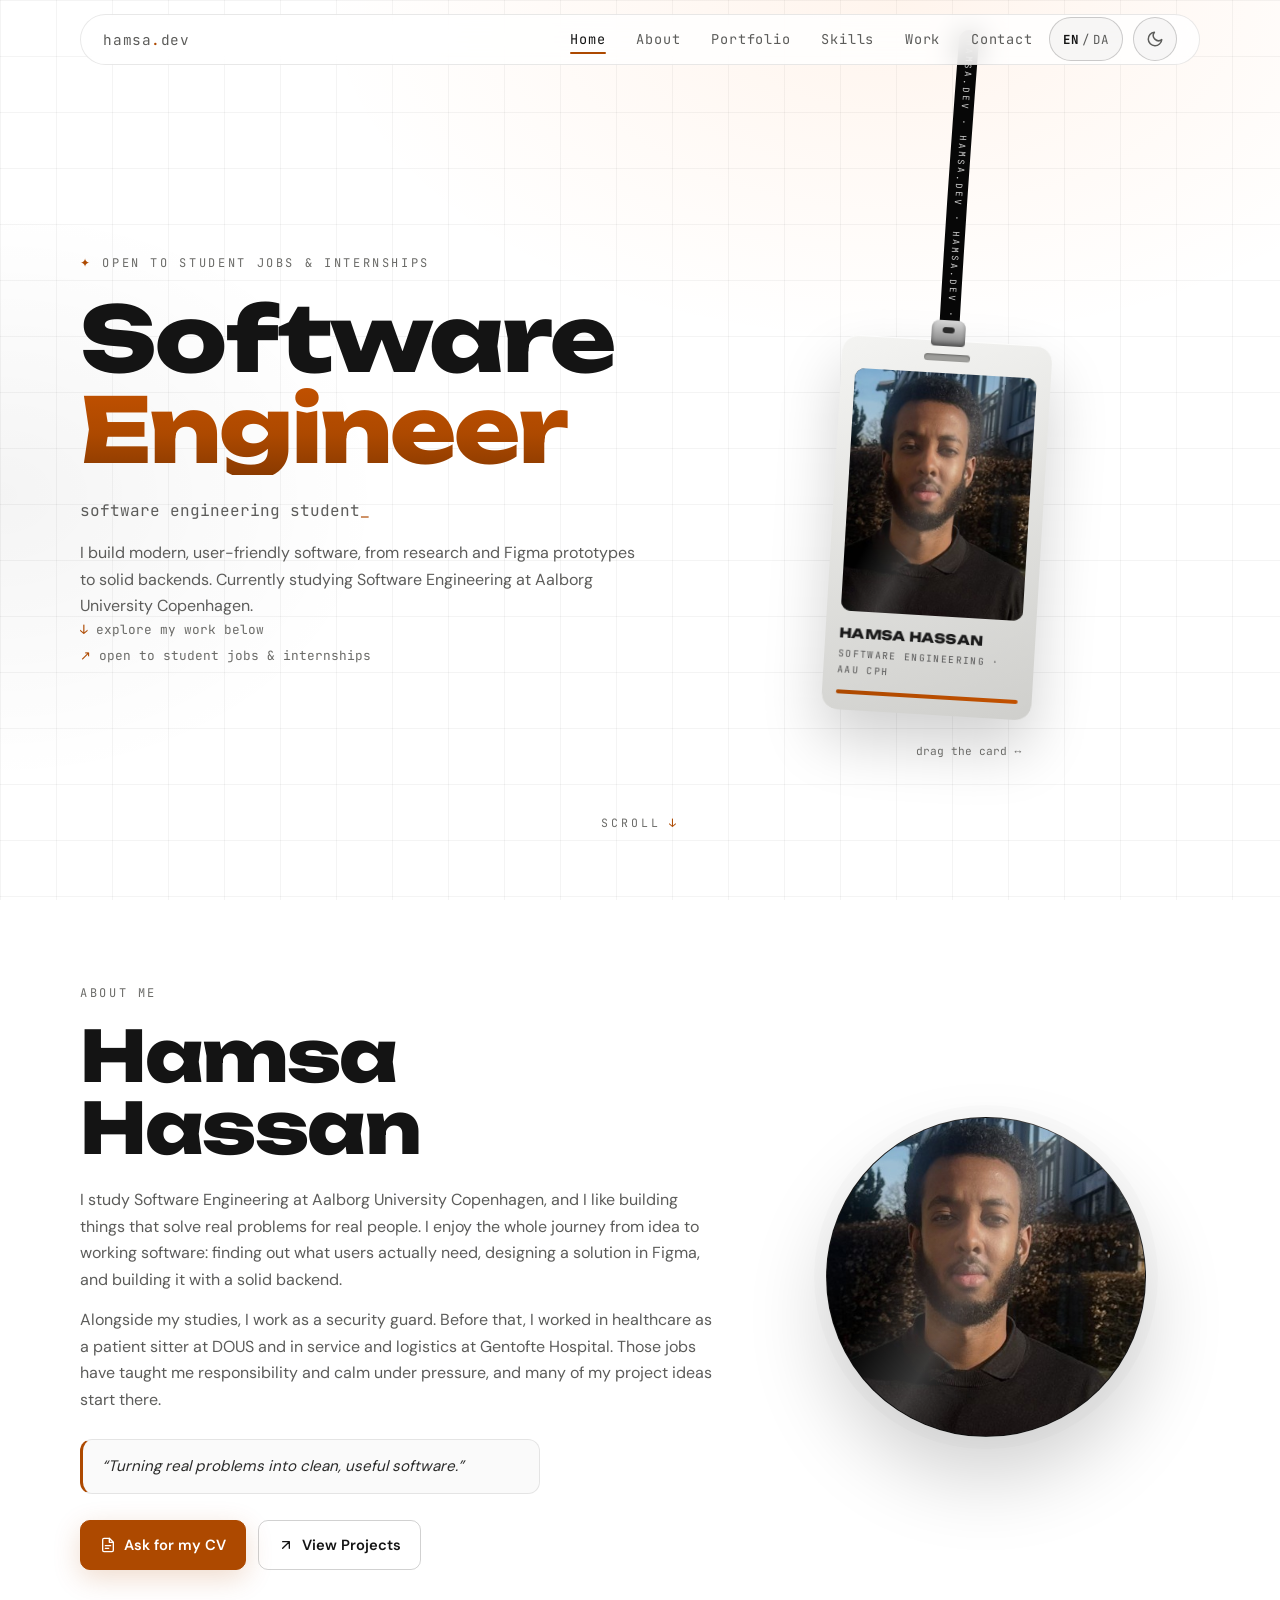
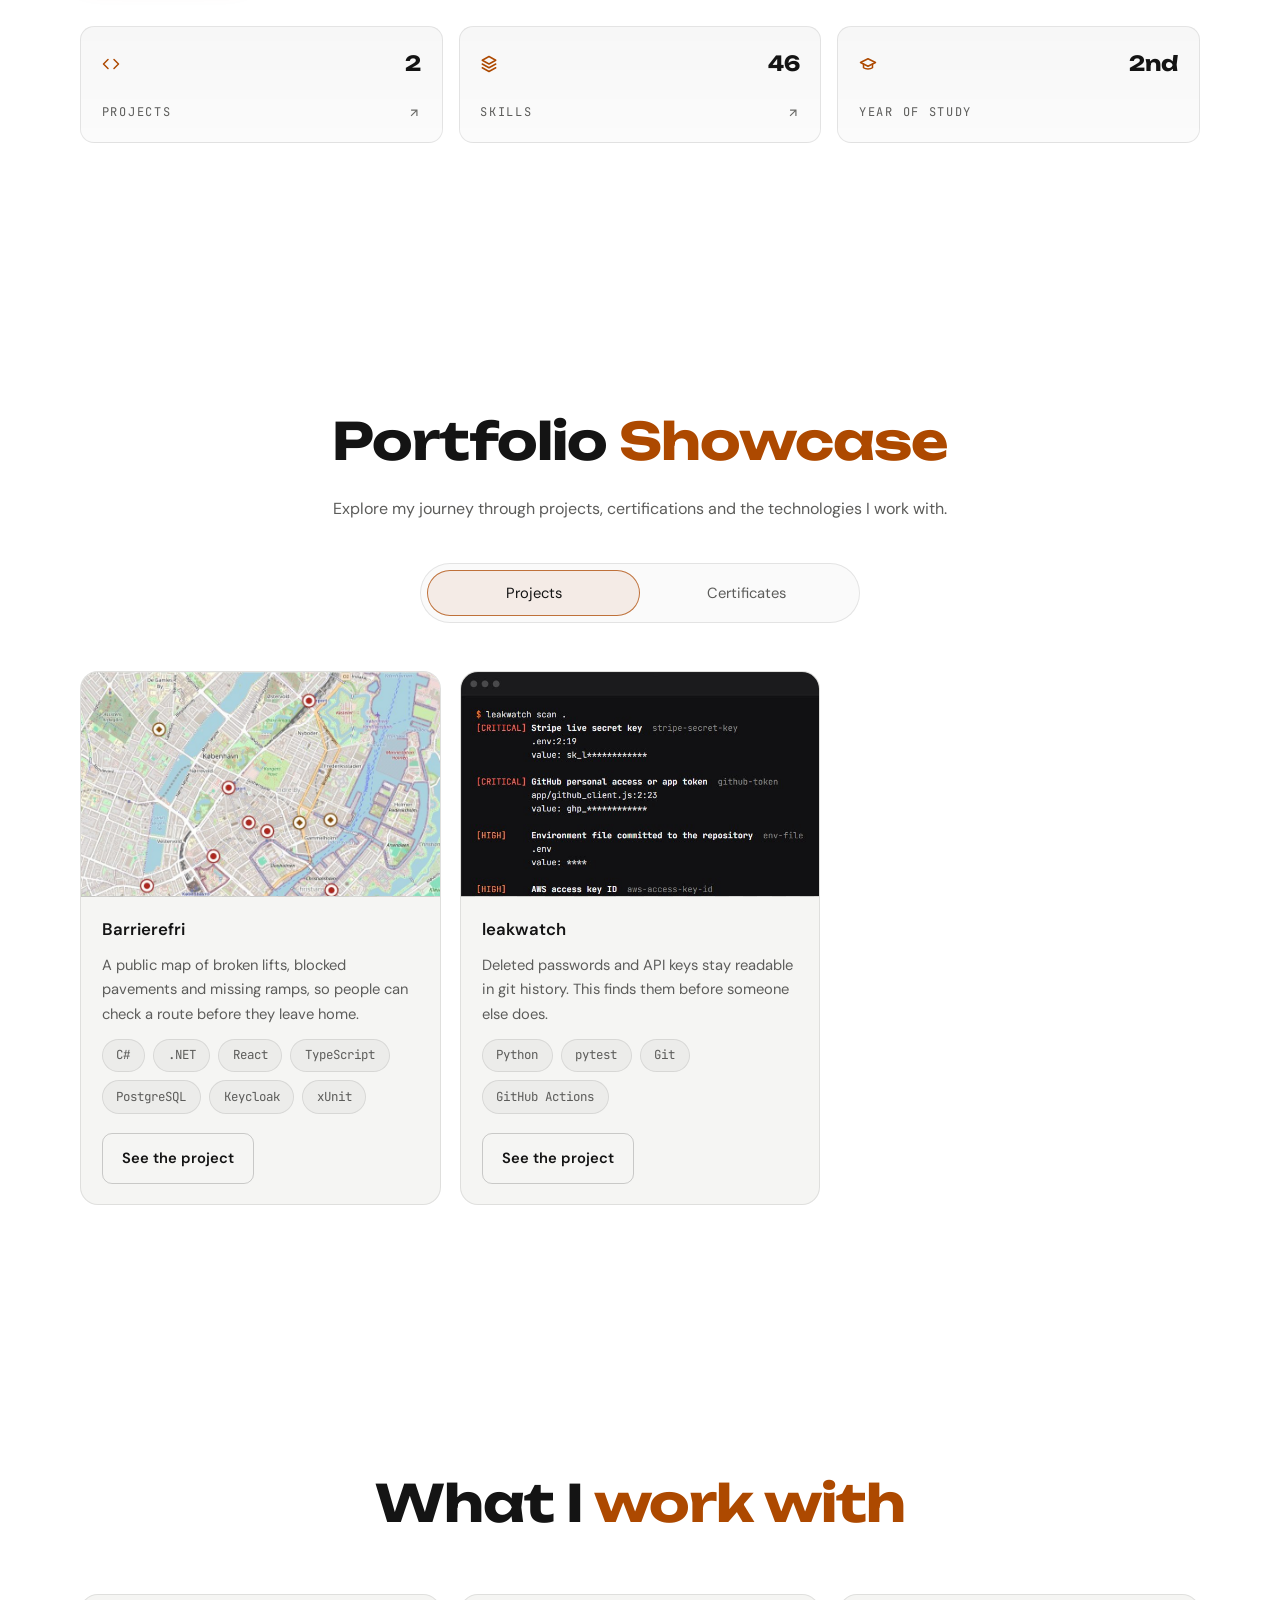
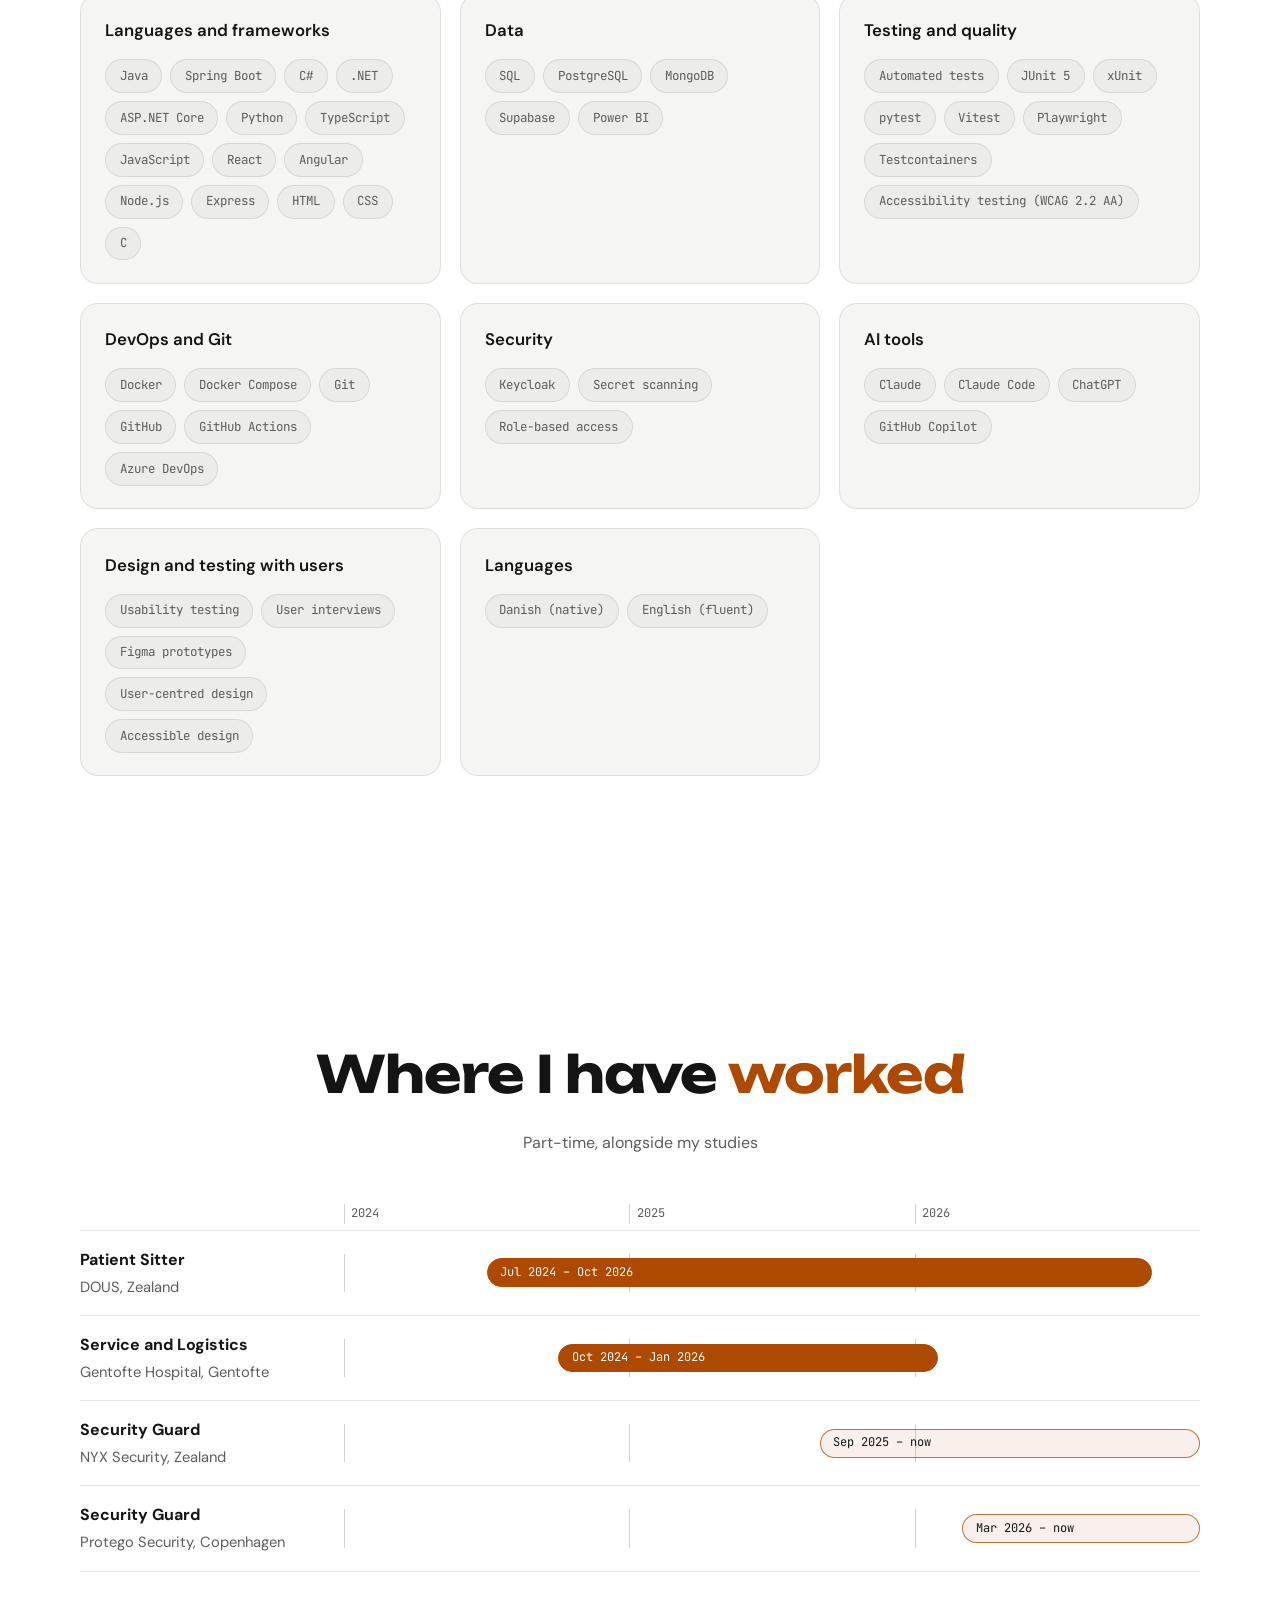
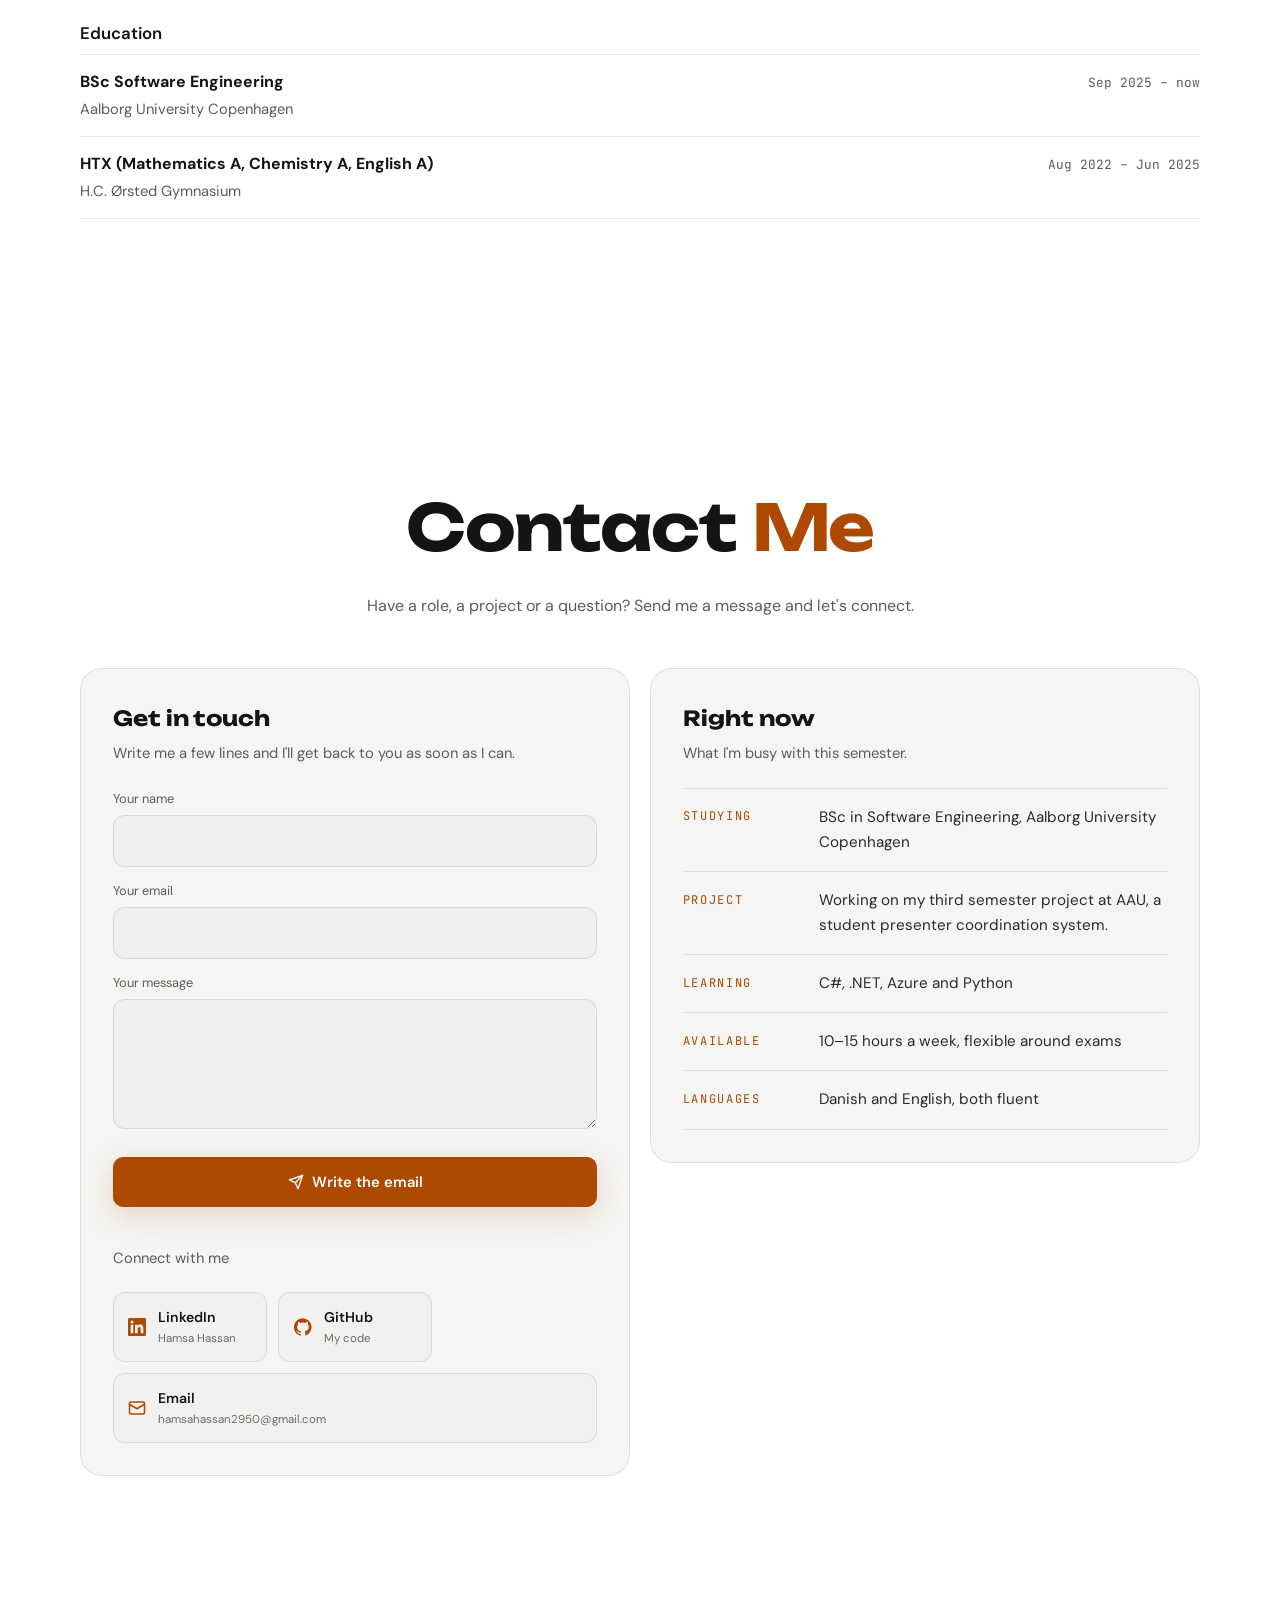
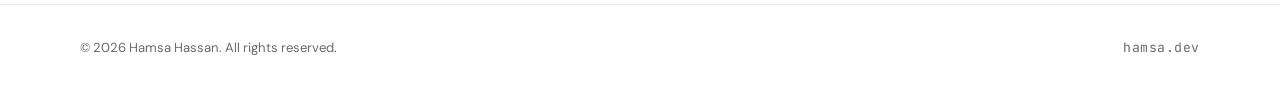
==== commit 5596ba8a: "Add AI and user-research skill cards, follow system theme on first visit" ====
--- a/index.html
+++ b/index.html
@@ -8,12 +8,21 @@
 <title>Hamsa Hassan Portfolio</title>
 <meta name="description" content="Portfolio of Hamsa Hassan, Software Engineering student in Copenhagen.">
 <meta name="theme-color" content="#0b0b0c">
+<link rel="icon" href="images/favicon.svg" type="image/svg+xml">
+<meta property="og:type" content="website">
+<meta property="og:url" content="https://hamsaalt.github.io/">
+<meta property="og:title" content="Hamsa Hassan Portfolio">
+<meta property="og:description" content="Portfolio of Hamsa Hassan, Software Engineering student in Copenhagen.">
 <!-- Sets the theme before the CSS loads, so the page never shows the wrong colours first.
-     Dark is always the default; light only shows if the visitor chose it with the button. -->
+     The visitor's own choice (saved by the button) wins; on a first visit it follows the
+     system setting, and dark is the default when the system doesn't ask for light. -->
 <script>
   (function () {
-    var theme = "dark";
-    try { if (localStorage.getItem("theme") === "light") theme = "light"; } catch (e) {}
+    var theme = null;
+    try { theme = localStorage.getItem("theme"); } catch (e) {}
+    if (theme !== "light" && theme !== "dark") {
+      theme = window.matchMedia && window.matchMedia("(prefers-color-scheme: light)").matches ? "light" : "dark";
+    }
     document.documentElement.setAttribute("data-theme", theme);
   })();
 </script>
@@ -223,11 +232,11 @@
 
           <p class="connect-title" data-i18n="connectTitle"></p>
           <div class="socials">
-            <a class="social" href="https://www.linkedin.com/in/YOUR-PROFILE" target="_blank" rel="noopener">
+            <a class="social" href="https://www.linkedin.com/in/hamsa-hassan-85b3a3378/" target="_blank" rel="noopener noreferrer">
               <svg viewBox="0 0 24 24" fill="currentColor"><path d="M20.45 20.45h-3.56v-5.57c0-1.33-.02-3.04-1.85-3.04-1.85 0-2.14 1.45-2.14 2.94v5.67H9.35V9h3.41v1.56h.05c.48-.9 1.64-1.85 3.37-1.85 3.6 0 4.27 2.37 4.27 5.46v6.28zM5.34 7.43a2.06 2.06 0 1 1 0-4.13 2.06 2.06 0 0 1 0 4.13zM7.12 20.45H3.56V9h3.56v11.45zM22.22 0H1.77C.79 0 0 .77 0 1.73v20.54C0 23.23.79 24 1.77 24h20.45c.98 0 1.78-.77 1.78-1.73V1.73C24 .77 23.2 0 22.22 0z"/></svg>
               <span><strong>LinkedIn</strong><small>Hamsa Hassan</small></span>
             </a>
-            <a class="social" href="https://github.com/YOUR-USERNAME" target="_blank" rel="noopener">
+            <a class="social" href="https://github.com/HamsaALT" target="_blank" rel="noopener noreferrer">
               <svg viewBox="0 0 24 24" fill="currentColor"><path d="M12 .3a12 12 0 0 0-3.8 23.4c.6.1.8-.3.8-.6v-2c-3.3.7-4-1.6-4-1.6-.6-1.4-1.4-1.8-1.4-1.8-1-.7.1-.7.1-.7 1.2.1 1.8 1.2 1.8 1.2 1 1.8 2.8 1.3 3.5 1 0-.8.4-1.3.7-1.6-2.7-.3-5.5-1.3-5.5-6 0-1.2.5-2.3 1.3-3.1-.2-.4-.6-1.6 0-3.2 0 0 1-.3 3.4 1.2a11.5 11.5 0 0 1 6 0C17.3 4.6 18.3 5 18.3 5c.7 1.6.2 2.8.1 3.2.8.8 1.3 1.9 1.3 3.1 0 4.7-2.8 5.7-5.5 6 .5.4.9 1.1.9 2.2v3.3c0 .3.1.7.8.6A12 12 0 0 0 12 .3"/></svg>
               <span><strong>GitHub</strong><small data-i18n="githubSmall"></small></span>
             </a>
--- a/css/style.css
+++ b/css/style.css
@@ -78,7 +78,7 @@
   --accent-label: #ad4900;
   --accent-ink: #ffffff;
   --accent-soft: rgba(173,73,0,.08);
-  --accent-line: rgba(173,73,0,.5);
+  --accent-line: rgba(173,73,0,.75); /* 3:1 or more against white and the panels, for borders that show state */
   --backdrop: rgba(20,20,20,.5);
   --nav-bg: rgba(255,255,255,.82);
   --intro-bg: #ffffff;
@@ -420,6 +420,8 @@
 .ov-shots figure { margin: 0; display: grid; gap: .6rem; align-content: start; }
 .ov-shots img { width: 100%; height: auto; border-radius: 12px; border: 1px solid var(--line-2); }
 .ov-shots figcaption { font-size: .88rem; color: var(--muted); }
+.ov-credit { display: block; margin-top: .3rem; font-size: .78rem; }
+.ov-credit a { display: inline-block; padding-block: .75rem; margin-block: -.75rem; text-underline-offset: 2px; } /* 44 px tall target without moving the text */
 .ov-features { display: grid; gap: 1rem; }
 .ov-feature { display: grid; gap: .45rem; align-content: start; padding: 1.2rem 1.3rem; border: 1px solid var(--line); border-radius: 14px; background: var(--panel); }
 .ov-feature h4 { margin: 0; font-size: 1rem; font-weight: 600; }
@@ -540,7 +542,7 @@
   .bf-demo { grid-template-columns: 1.05fr 1fr; }
   .bf-mapwrap { position: sticky; top: 90px; }
 }
-/* ---------- Skills and tools ---------- */
+/* ---------- What I work with ---------- */
 .skill-grid { display: grid; grid-template-columns: 1fr; gap: 1.2rem; margin-top: 3rem; }
 .skill-card { display: grid; gap: .9rem; align-content: start; padding: 1.4rem 1.5rem; border: 1px solid var(--line); border-radius: var(--radius); background: var(--panel); }
 .skill-card h3 { font-size: 1.05rem; font-weight: 600; }
@@ -638,6 +640,7 @@
   .nav-wrap .container { width: calc(100% - 1rem); }
   .nav { padding: .55rem .55rem .55rem 1rem; gap: .6rem; }
   .now li { grid-template-columns: 1fr; gap: .2rem; }
+  .typing { min-height: 3.2em; } /* the longest typed phrase can wrap to two lines here; reserving both stops the text below from jumping */
   .tabs { border-radius: 16px; }
   .tab { font-size: .82rem; }
   .overlay { padding: 0; }
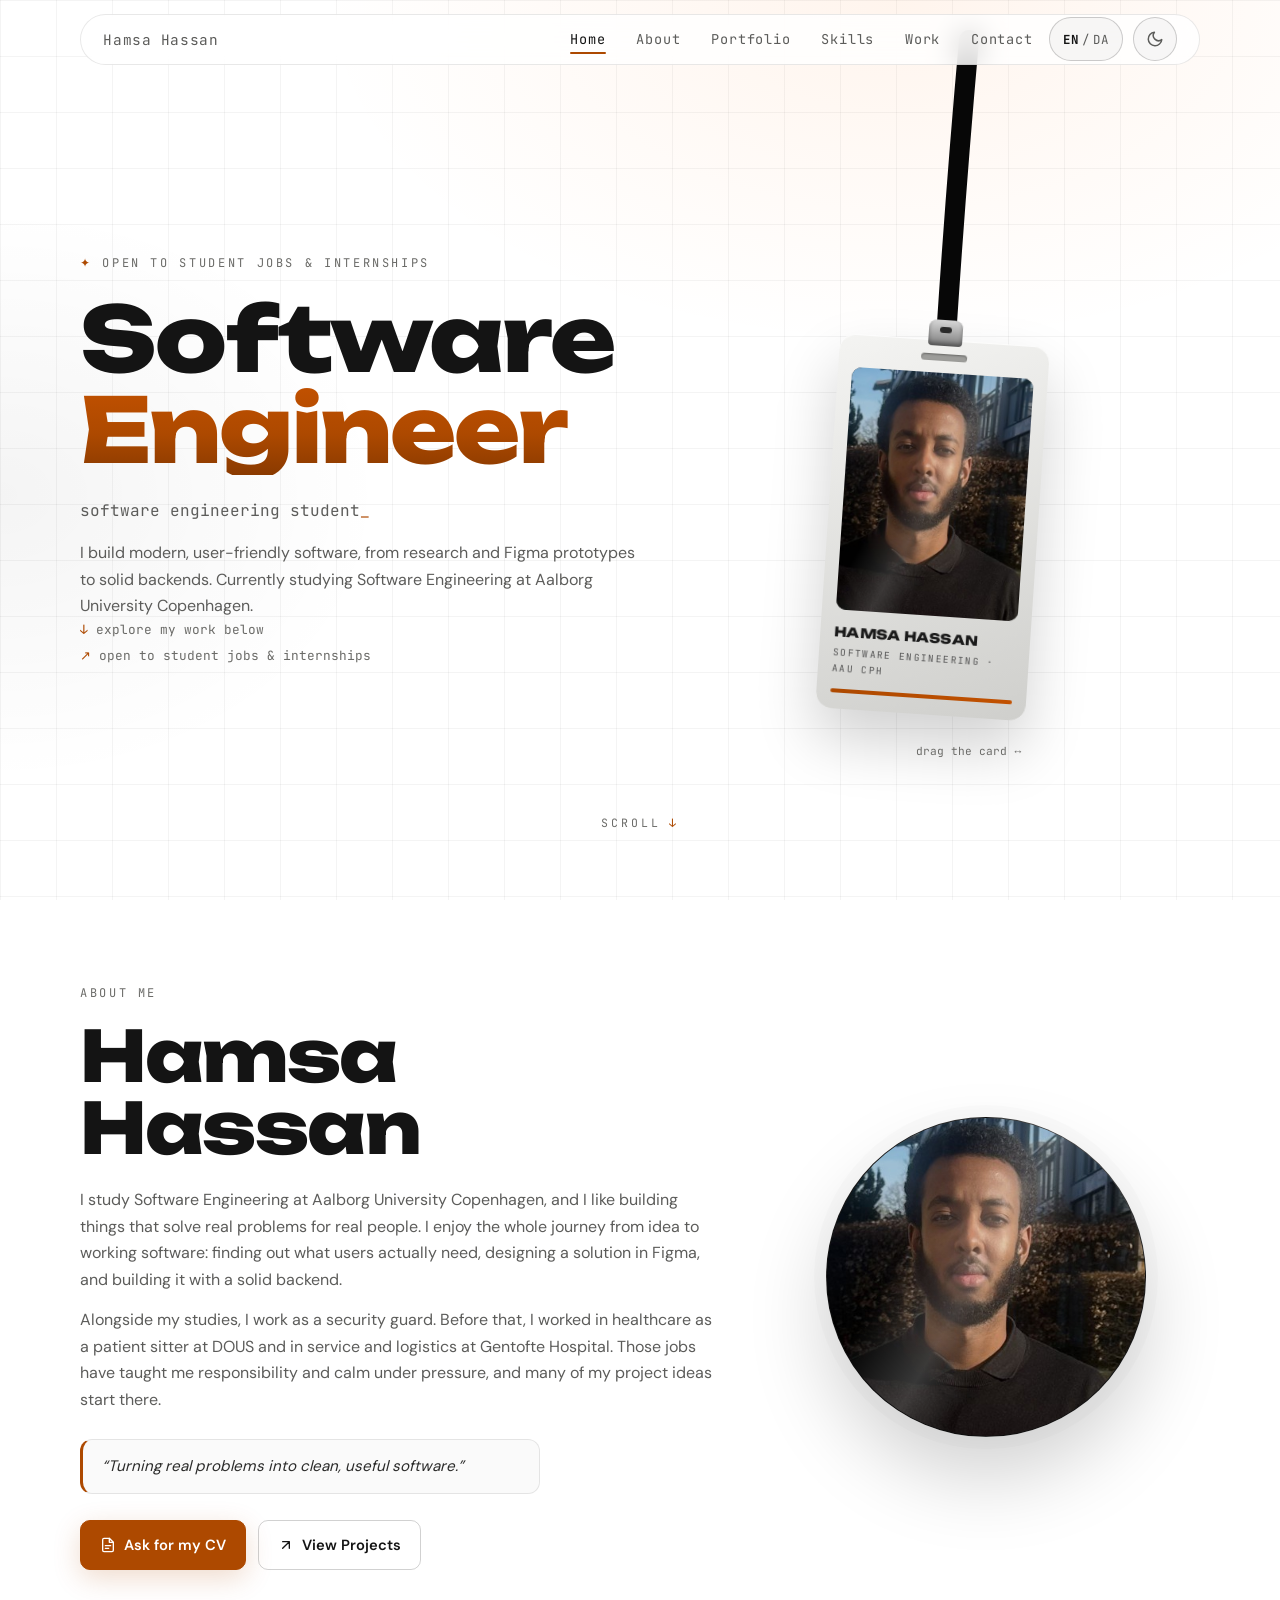
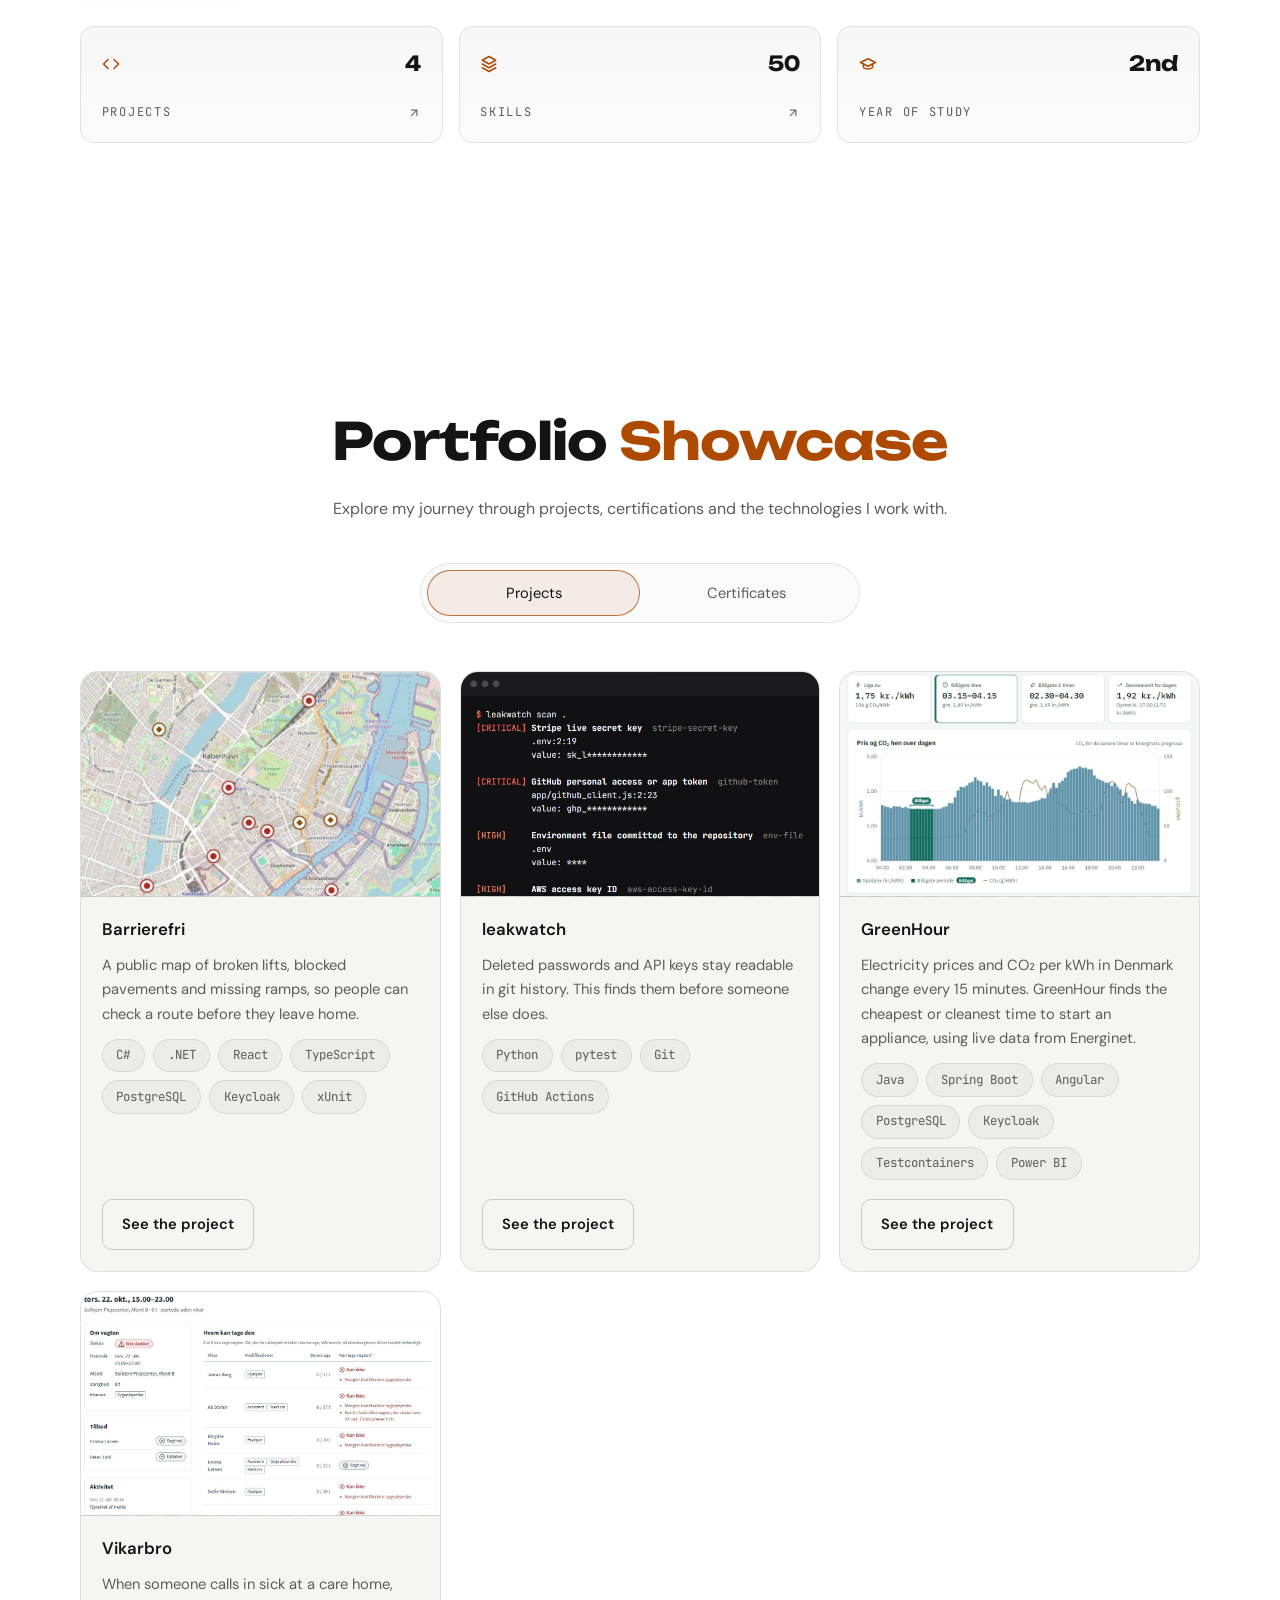
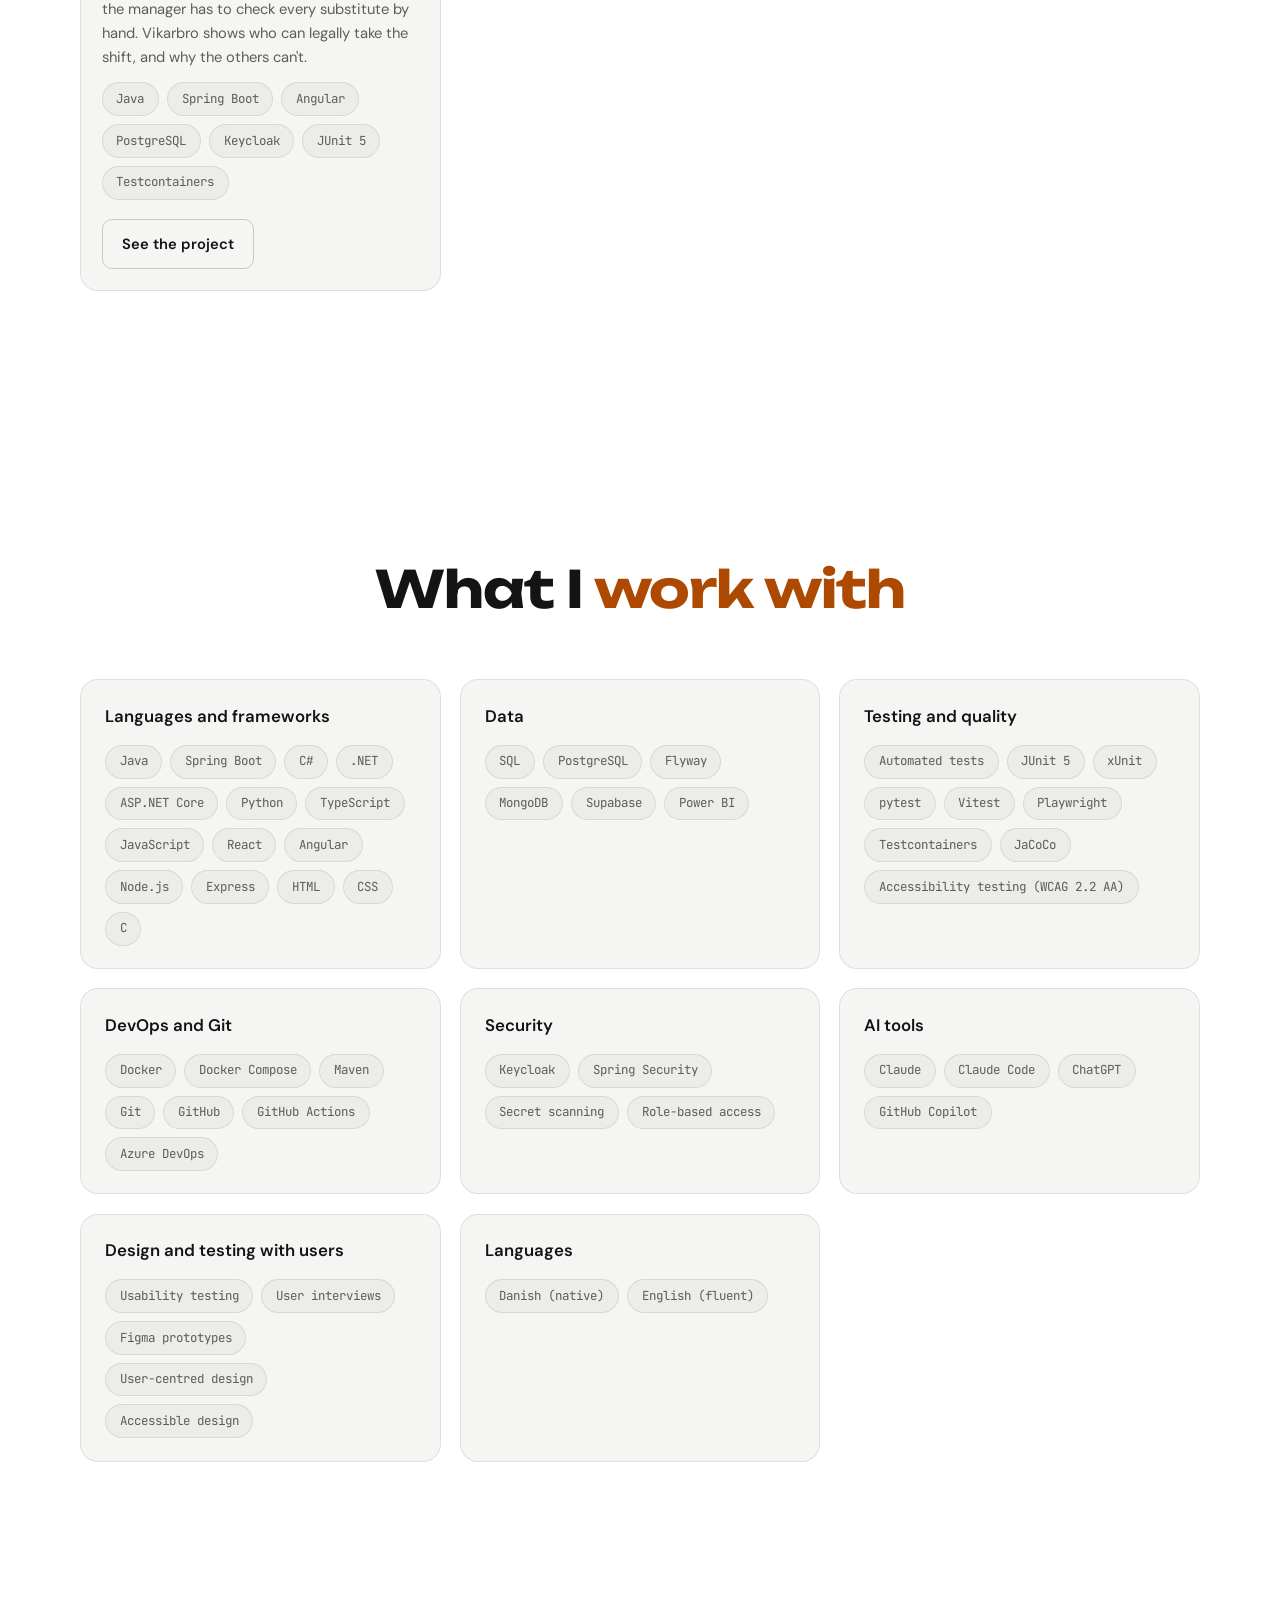
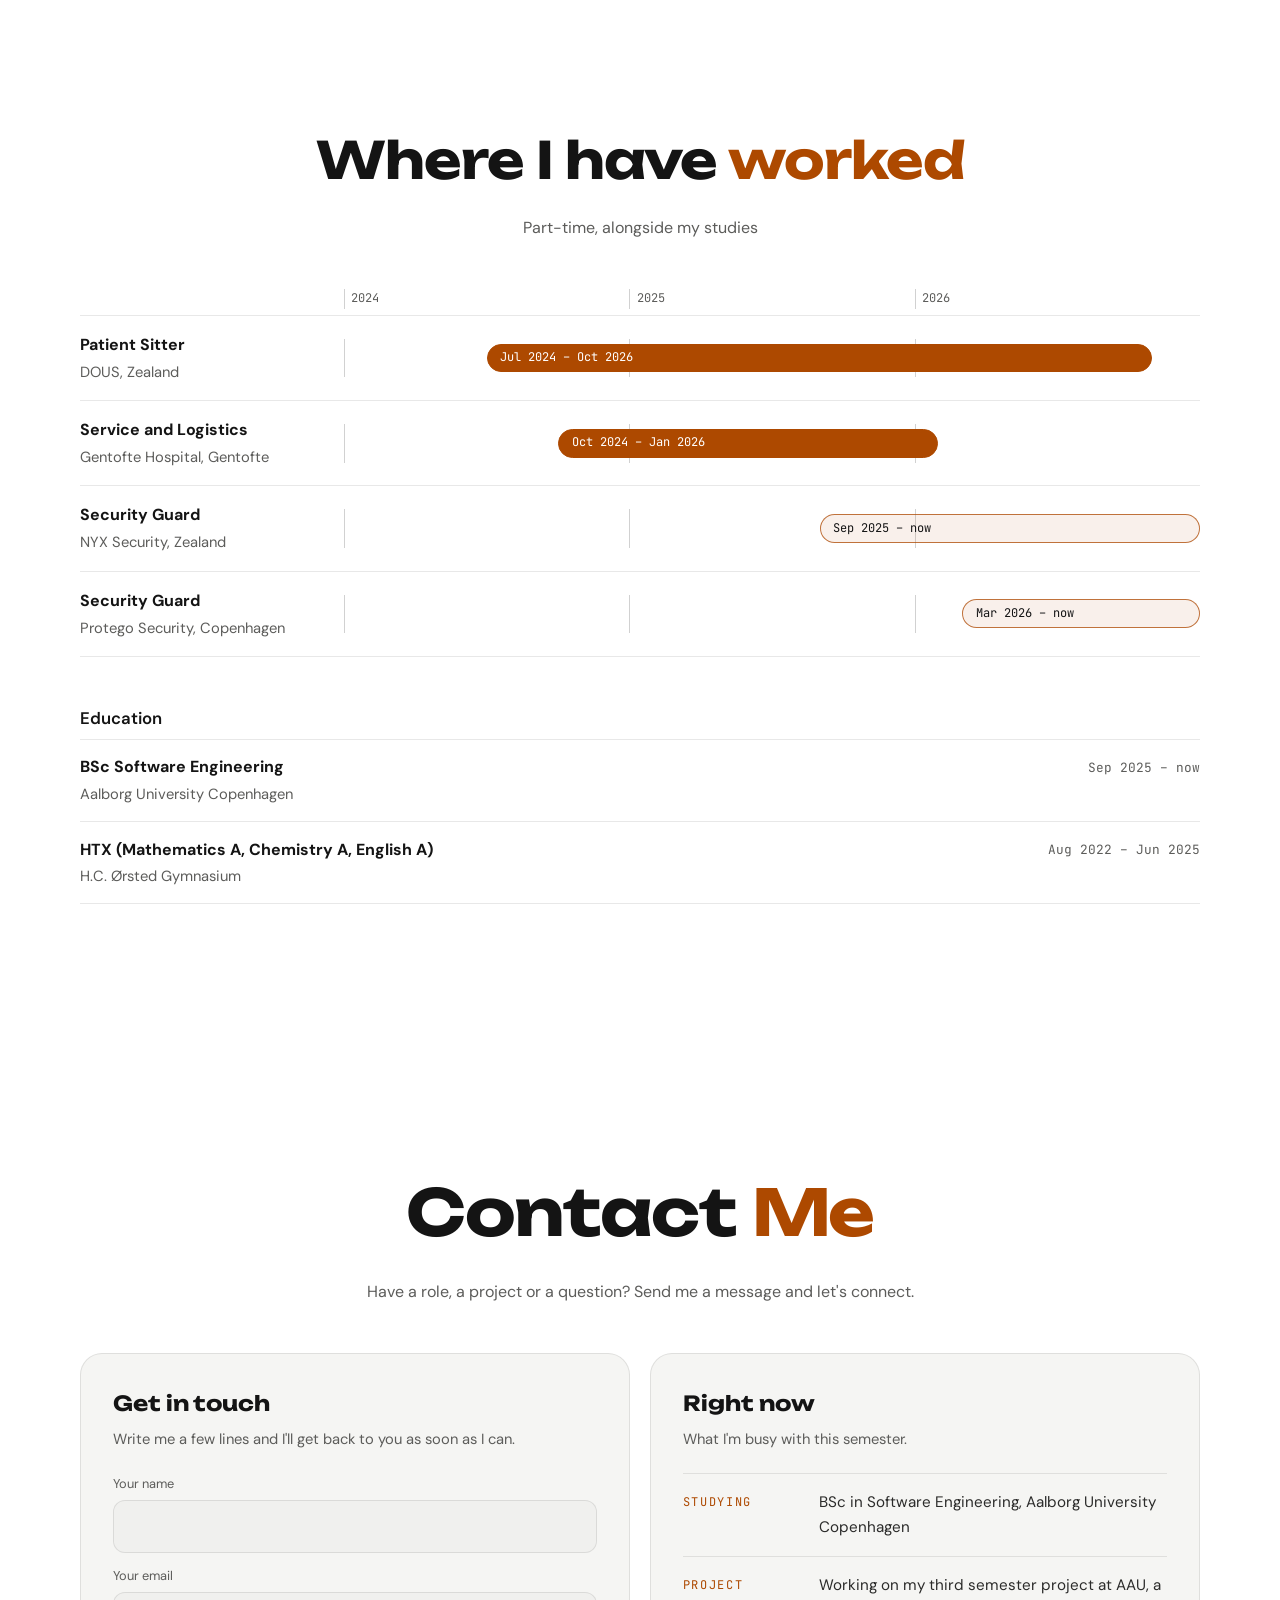
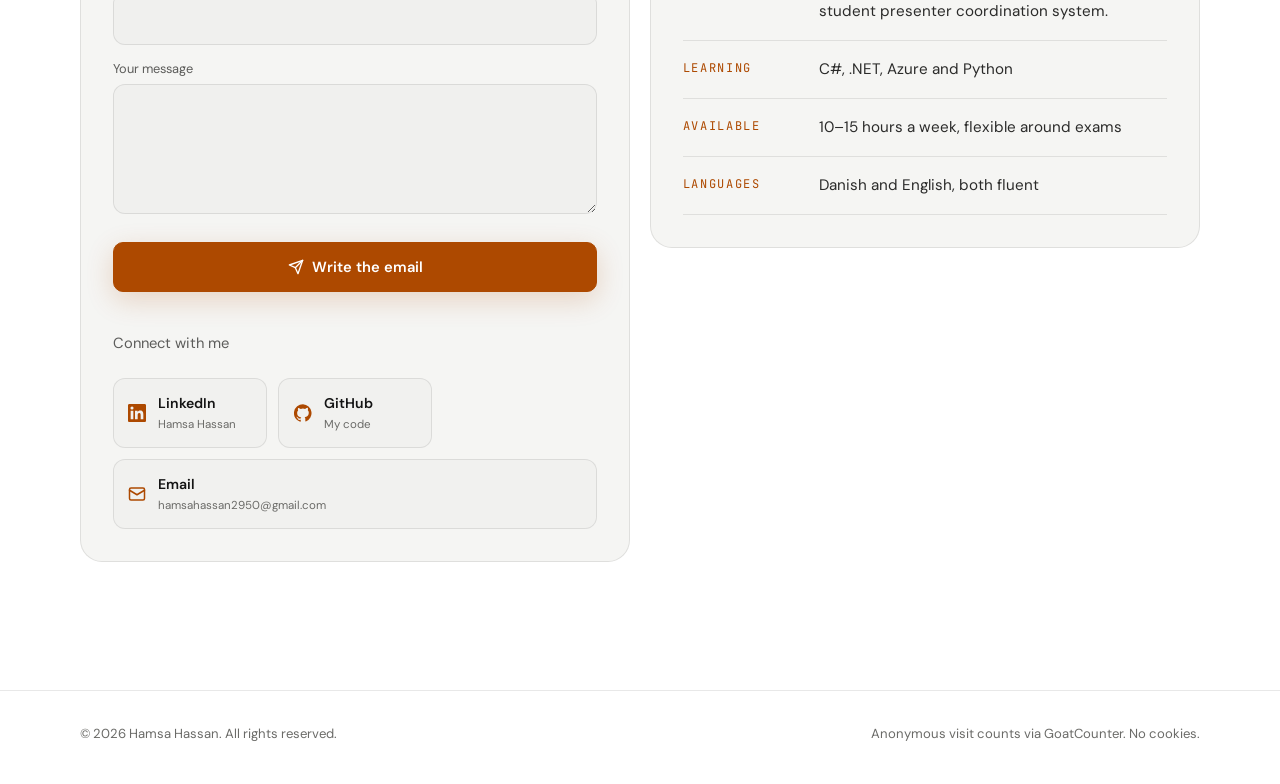
==== commit f28259c0: "Add GoatCounter visit counts and remove template leftovers" ====
--- a/index.html
+++ b/index.html
@@ -37,13 +37,12 @@
     <span><svg width="18" height="18" viewBox="0 0 24 24" fill="none" stroke="currentColor" stroke-width="2" stroke-linecap="round" stroke-linejoin="round"><circle cx="12" cy="12" r="10"/><path d="M2 12h20"/><path d="M12 2a15 15 0 0 1 0 20 15 15 0 0 1 0-20"/></svg></span>
   </div>
   <h2 data-i18n-html="introTitle"></h2>
-  <p>hamsa.dev</p>
 </div>
 
 <header class="nav-wrap">
   <div class="container">
     <nav class="nav" data-i18n-attr="aria-label:navLabel">
-      <a class="brand" href="#home">hamsa<b>.</b>dev</a>
+      <a class="brand" href="#home">Hamsa Hassan</a>
       <button class="nav-toggle" id="navToggle" type="button" aria-expanded="false" aria-controls="navLinks">
         <span data-i18n="navMenu"></span>
         <svg aria-hidden="true" focusable="false" viewBox="0 0 24 24" fill="none" stroke="currentColor" stroke-width="2" stroke-linecap="round"><path d="M4 7h16M4 12h16M4 17h16"/></svg>
@@ -86,7 +85,6 @@
         <svg aria-hidden="true">
           <path id="strapPath" class="strap-edge" d=""/>
           <path class="strap" id="strapBody" d=""/>
-          <text class="strap-text"><textPath href="#strapPath" startOffset="0">HAMSA.DEV · HAMSA.DEV · HAMSA.DEV · HAMSA.DEV · HAMSA.DEV · HAMSA.DEV ·</textPath></text>
         </svg>
         <div class="badge" id="badge">
           <div class="clip"></div>
@@ -266,7 +264,7 @@
 <footer>
   <div class="container">
     <span>© <span id="year">2026</span> Hamsa Hassan. <span data-i18n="rights"></span></span>
-    <span class="mono">hamsa.dev</span>
+    <span data-i18n="analyticsNote"></span>
   </div>
 </footer>
 
@@ -285,5 +283,7 @@
 </div>
 
 <script src="js/main.js"></script>
+<!-- Anonymous visit counts (GoatCounter, no cookies). The page works the same if this is blocked. -->
+<script data-goatcounter="https://hamsahassan.goatcounter.com/count" async src="//gc.zgo.at/count.js"></script>
 </body>
 </html>
--- a/css/style.css
+++ b/css/style.css
@@ -27,6 +27,8 @@
   /* leakwatch demo */
   --sev-critical: #ffb1ab; --sev-high: #ffc9a6; --sev-medium: #f3d27a;
   --mark: rgba(255,122,26,.3);
+  /* Vikarbro demo: "can take it" */
+  --ok: #8fd19e;
   /* Surfaces, tints and shadows that change with the theme */
   --accent-3: #d9530a;
   --accent-label: rgba(255,122,26,.85);
@@ -45,7 +47,7 @@
   --btn-glow: rgba(255,122,26,.25);
   --preview-1: #262628; --preview-2: #121213;
   /* The ID card and lanyard are a physical object: same colours in both themes */
-  --strap: #070707; --strap-edge: rgba(255,255,255,.12); --strap-text: #cfcfcf;
+  --strap: #070707; --strap-edge: rgba(255,255,255,.12);
   --clip-1: #d7d7d7; --clip-2: #7c7c7c; --clip-hole: #2a2a2a;
   --badge-1: #f4f4f2; --badge-2: #cfcfcc; --badge-slot: #9d9d9a; --badge-ink: #1a1a1a; --badge-muted: #555;
   --badge-shade: rgba(0,0,0,.35); --badge-shine: rgba(255,255,255,.8);
@@ -97,6 +99,7 @@
   --map-building: #dcdcd8; --map-square: #e6e6e2; --map-zebra: #8d8d8a;
   --sev-critical: #b3261e; --sev-high: #8f3a00; --sev-medium: #6e5400;
   --mark: rgba(173,73,0,.16);
+  --ok: #1d6b35;
 }
 
 @font-face { font-family: "Unbounded"; font-weight: 200 900; font-display: swap; src: url("../fonts/unbounded.woff2") format("woff2"); }
@@ -154,7 +157,6 @@
 .intro-icons span:nth-child(2) { animation-delay: .12s; }
 .intro-icons span:nth-child(3) { animation-delay: .24s; }
 .intro h2 { font-family: var(--font-display); font-weight: 700; font-size: clamp(1.3rem, 3.4vw, 2.2rem); line-height: 1.2; animation: rise .8s .3s ease both; }
-.intro p { font-family: var(--font-mono); color: var(--faint); font-size: .8rem; animation: rise .8s .45s ease both; }
 @keyframes pop { from { opacity: 0; transform: scale(.6); } }
 @keyframes rise { from { opacity: 0; transform: translateY(14px); filter: blur(6px); } }
 
@@ -166,9 +168,9 @@
   border: 1px solid var(--line); border-radius: 999px;
   background: var(--nav-bg); backdrop-filter: blur(14px);
 }
-.brand { font-family: var(--font-mono); font-size: .9rem; color: var(--muted); text-decoration: none; letter-spacing: .04em; }
+.brand { font-family: var(--font-mono); font-size: .9rem; color: var(--muted); text-decoration: none; letter-spacing: .04em; white-space: nowrap; }
 .brand:hover { color: var(--ink); }
-.brand b, .accent { color: var(--accent); font-weight: inherit; }
+.accent { color: var(--accent); font-weight: inherit; }
 .nav ul { display: flex; gap: clamp(.6rem, 2.4vw, 2rem); list-style: none; margin: 0; padding: 0; }
 .nav ul a {
   position: relative; font-family: var(--font-mono); font-size: .85rem; letter-spacing: .06em;
@@ -190,6 +192,12 @@
 }
 .nav-toggle:hover, .nav-toggle[aria-expanded="true"] { border-color: var(--accent-line); color: var(--ink); }
 .nav-toggle svg { width: 16px; height: 16px; }
+/* Narrow phones: the menu button shows only its icon, so the name, EN/DA and the theme
+   button still fit on one line. The word "Menu" stays as its accessible name. */
+@media (max-width: 420px) {
+  .nav-toggle { min-width: 44px; padding: 0; justify-content: center; }
+  .nav-toggle span { position: absolute; width: 1px; height: 1px; overflow: hidden; clip: rect(0 0 0 0); white-space: nowrap; }
+}
 @media (max-width: 899px) {
   .nav { position: relative; }
   .nav-toggle { display: inline-flex; }
@@ -245,7 +253,6 @@
 .lanyard svg { position: absolute; inset: 0; width: 100%; height: 100%; overflow: visible; pointer-events: none; }
 .strap { fill: none; stroke: var(--strap); stroke-width: 20; stroke-linecap: round; }
 .strap-edge { fill: none; stroke: var(--strap-edge); stroke-width: 21; stroke-linecap: round; }
-.strap-text { font-family: var(--font-mono); font-size: 9px; letter-spacing: 3px; fill: var(--strap-text); dominant-baseline: middle; }
 .badge {
   position: absolute; top: 0; left: 0; width: 210px;
   transform-origin: 50% 0;
@@ -542,6 +549,57 @@
   .bf-demo { grid-template-columns: 1.05fr 1fr; }
   .bf-mapwrap { position: sticky; top: 90px; }
 }
+/* Small "Sample data" tag under a demo title */
+.demo-tag {
+  justify-self: start; margin: 0; padding: .2rem .7rem; border: 1px solid var(--line-2); border-radius: 999px; background: var(--tint-3);
+  font-family: var(--font-mono); font-size: .72rem; letter-spacing: .14em; text-transform: uppercase; color: var(--ink);
+}
+
+/* GreenHour demo: each bar is a button */
+.gh-demo, .vb-demo, .gh-out, .vb-out { display: grid; gap: 1rem; }
+.gh-out[hidden], .vb-out[hidden] { display: none; }
+.gh-bars { list-style: none; margin: 0; padding: 0; display: grid; grid-template-columns: repeat(4, minmax(0, 1fr)); gap: .5rem; }
+.gh-bar {
+  width: 100%; min-height: 44px; display: grid; justify-items: center; gap: .3rem; padding: .6rem .3rem;
+  font: inherit; color: var(--ink); background: var(--panel); border: 1px solid var(--line-2); border-radius: 12px; cursor: pointer;
+}
+.gh-bar:hover { border-color: var(--accent-line); }
+.gh-val, .gh-time { font-family: var(--font-mono); font-size: .78rem; }
+.gh-time { color: var(--muted); }
+.gh-col { width: 100%; height: 6rem; display: flex; align-items: flex-end; justify-content: center; }
+.gh-col span { width: 55%; min-height: 4px; background: var(--muted); border-radius: 4px 4px 0 0; } /* 3:1 or more against the panel in both themes */
+.gh-tag { font-family: var(--font-mono); font-size: .66rem; letter-spacing: .1em; text-transform: uppercase; color: var(--accent); }
+.gh-bar[aria-pressed="true"] { border-color: var(--accent); background: var(--accent-soft); }
+.gh-bar[aria-pressed="true"] .gh-col span { background: var(--accent); }
+.gh-bar[aria-pressed="true"] .gh-time { color: var(--ink); font-weight: 700; }
+.gh-bar[aria-pressed="true"] .gh-time::before { content: "✓ "; color: var(--accent); }
+@media (min-width: 560px) { .gh-bars { grid-template-columns: repeat(8, minmax(0, 1fr)); } }
+
+/* Vikarbro demo */
+.vb-shifts { list-style: none; margin: 0; padding: 0; display: grid; gap: .6rem; }
+.vb-shift {
+  width: 100%; min-height: 44px; display: grid; gap: .2rem; padding: .8rem 1rem; text-align: left;
+  font: inherit; color: var(--ink); background: var(--panel); border: 1px solid var(--line-2); border-radius: 12px; cursor: pointer;
+}
+.vb-shift:hover { border-color: var(--accent-line); }
+.vb-shift span { color: var(--muted); font-size: .88rem; }
+.vb-shift .vb-needs { font-family: var(--font-mono); font-size: .75rem; }
+.vb-shift[aria-pressed="true"] { border-color: var(--accent); background: var(--accent-soft); }
+.vb-shift[aria-pressed="true"] strong::before { content: "✓ "; color: var(--accent); }
+.vb-order { color: var(--muted); font-size: .9rem; }
+.vb-list { margin: 0; padding-left: 1.6rem; display: grid; gap: .7rem; }
+.vb-list > li { padding: .9rem 1rem; display: grid; gap: .45rem; border: 1px solid var(--line); border-radius: 12px; background: var(--panel); }
+.vb-list > li::marker { color: var(--muted); font-family: var(--font-mono); font-size: .85rem; }
+.vb-head { display: flex; flex-wrap: wrap; justify-content: space-between; align-items: center; gap: .4rem .8rem; }
+.vb-badge { display: inline-flex; align-items: center; gap: .35rem; padding: .15rem .65rem; border: 1px solid currentColor; border-radius: 999px; font-size: .82rem; font-weight: 600; }
+.vb-badge svg { width: 14px; height: 14px; }
+.vb-yes .vb-badge { color: var(--ok); }
+.vb-no .vb-badge { color: var(--sev-critical); }
+.vb-meta { color: var(--muted); font-size: .88rem; }
+.vb-list .pills { margin: 0; }
+.vb-reasons { margin: 0; padding-left: 1.2rem; display: grid; gap: .25rem; font-size: .9rem; }
+@media (min-width: 700px) { .vb-shifts { grid-template-columns: repeat(3, 1fr); } }
+
 /* ---------- What I work with ---------- */
 .skill-grid { display: grid; grid-template-columns: 1fr; gap: 1.2rem; margin-top: 3rem; }
 .skill-card { display: grid; gap: .9rem; align-content: start; padding: 1.4rem 1.5rem; border: 1px solid var(--line); border-radius: var(--radius); background: var(--panel); }
@@ -623,7 +681,6 @@
 
 footer { border-top: 1px solid var(--line); padding: 2rem 0 2.5rem; color: var(--faint); font-size: .82rem; }
 footer .container { display: flex; flex-wrap: wrap; justify-content: space-between; gap: 1rem; }
-footer .mono { letter-spacing: .04em; }
 
 /* Scroll reveal: elements stay visible, they only sharpen into place */
 .reveal { transition: opacity .8s ease, transform .8s ease, filter .8s ease; }
@@ -648,6 +705,12 @@
   .ov-bar { border-radius: 0; }
   .ov-runs div { grid-template-columns: 1fr; gap: .2rem; }
 }
+/* Smallest phones: the name, menu icon, EN/DA and the theme button still fit on one line */
+@media (max-width: 360px) {
+  .nav { gap: .35rem; padding-left: .7rem; }
+  .brand { font-size: .78rem; letter-spacing: 0; }
+  .lang-switch { padding: 0 .55rem; }
+}
 @media (prefers-reduced-motion: reduce) {
   html { scroll-behavior: auto; }
   *, *::before, *::after { animation: none !important; transition: none !important; }
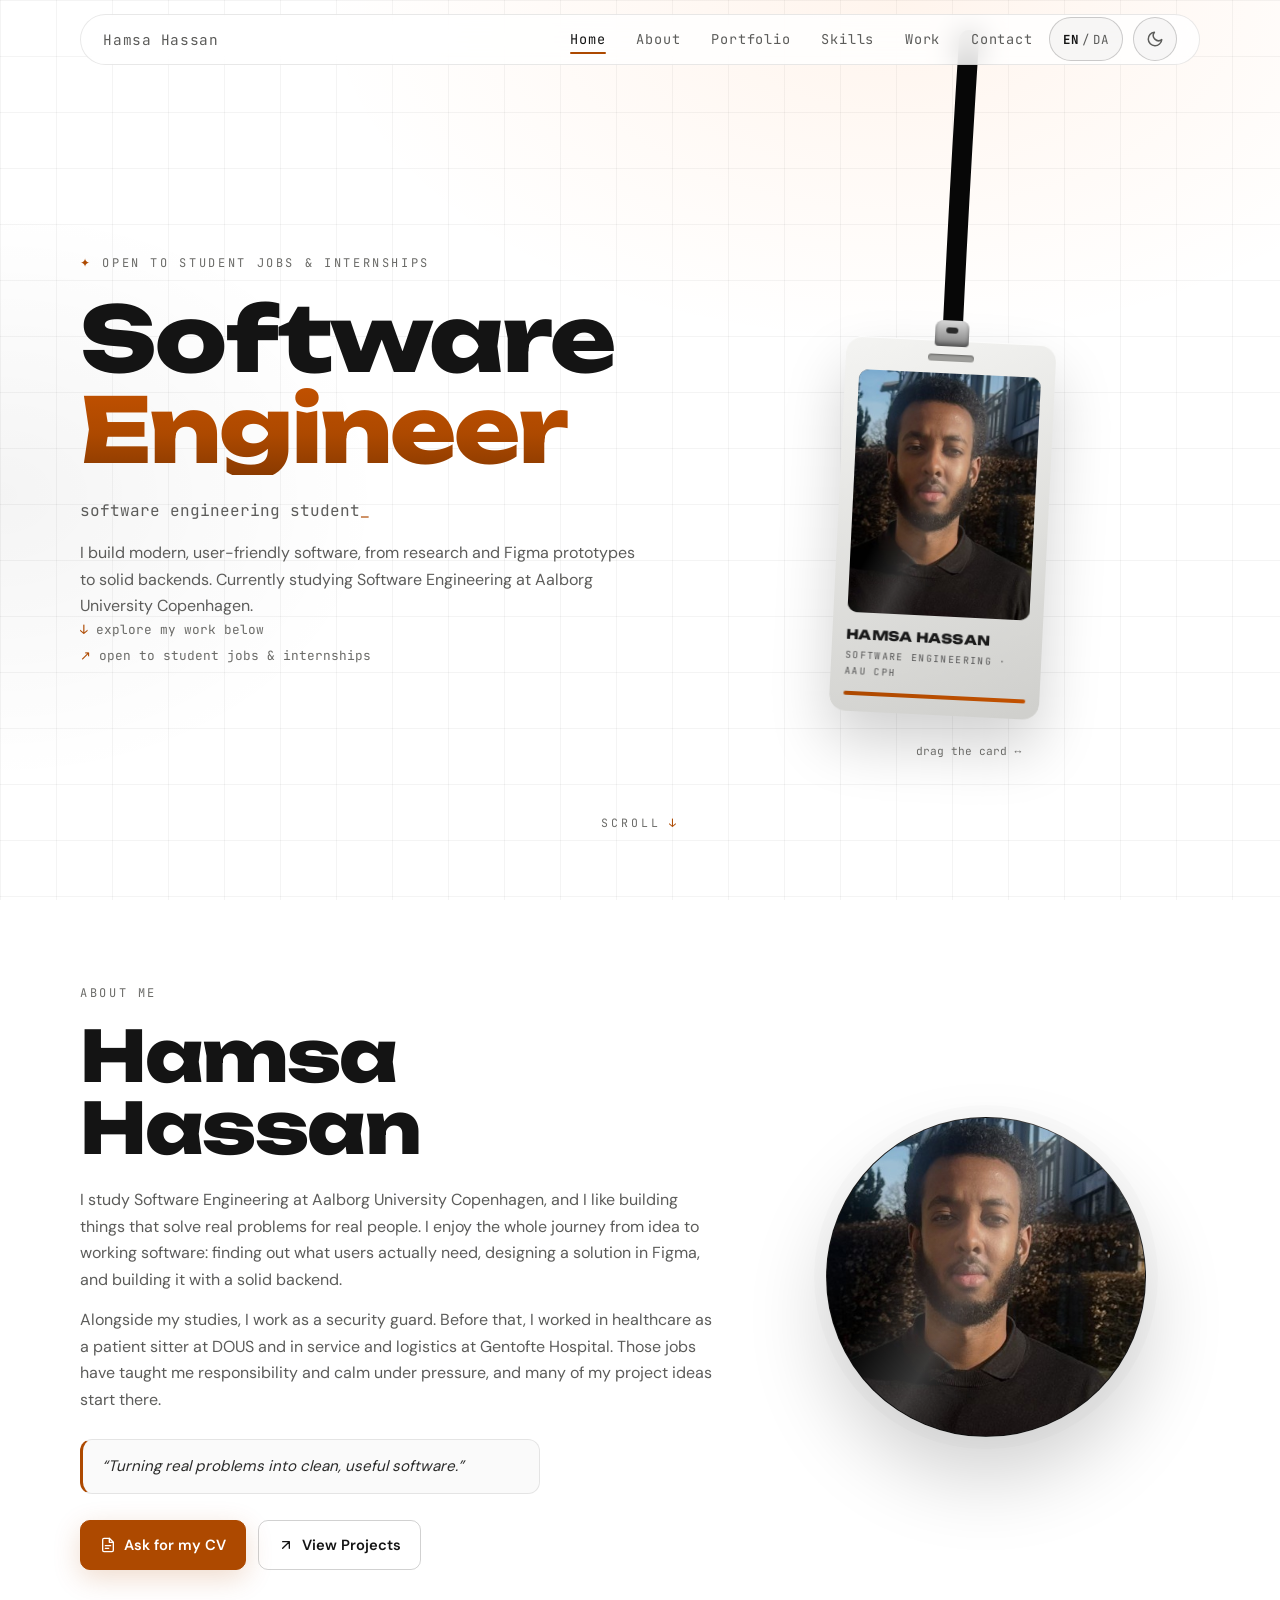
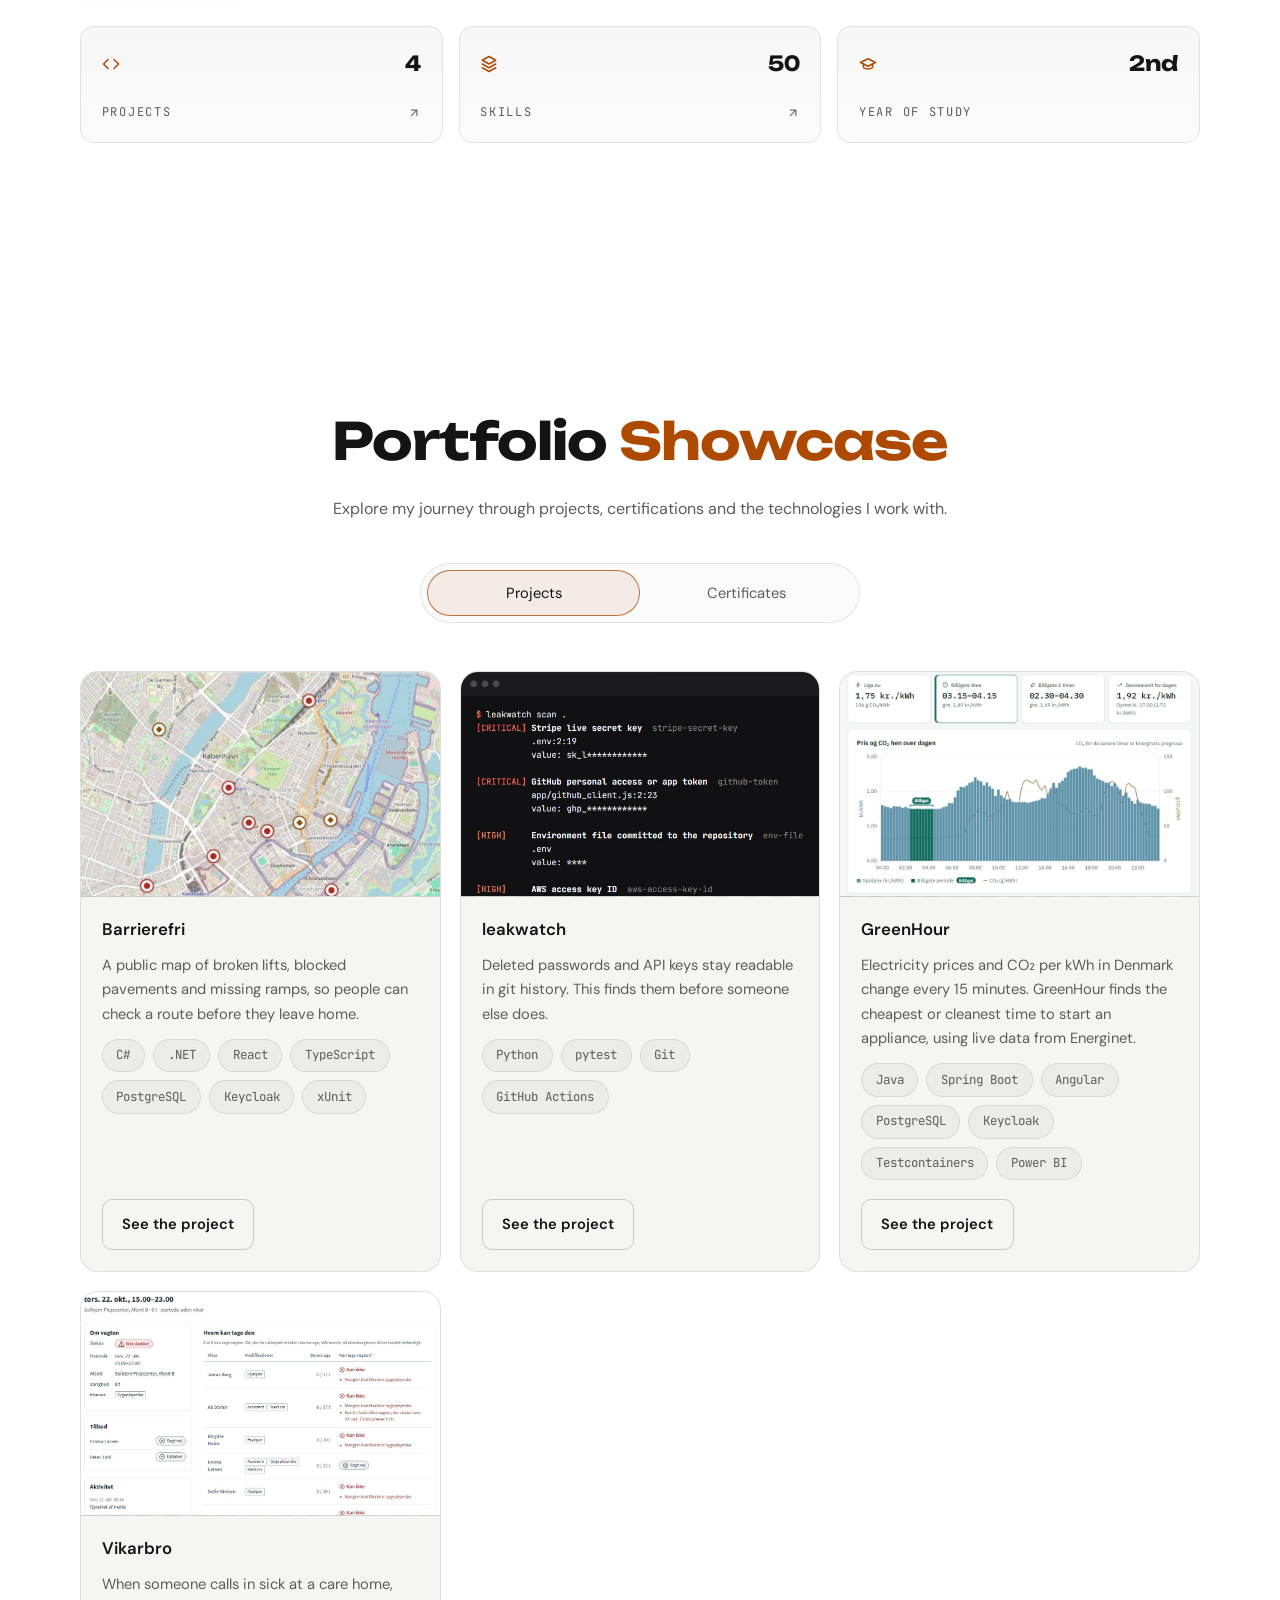
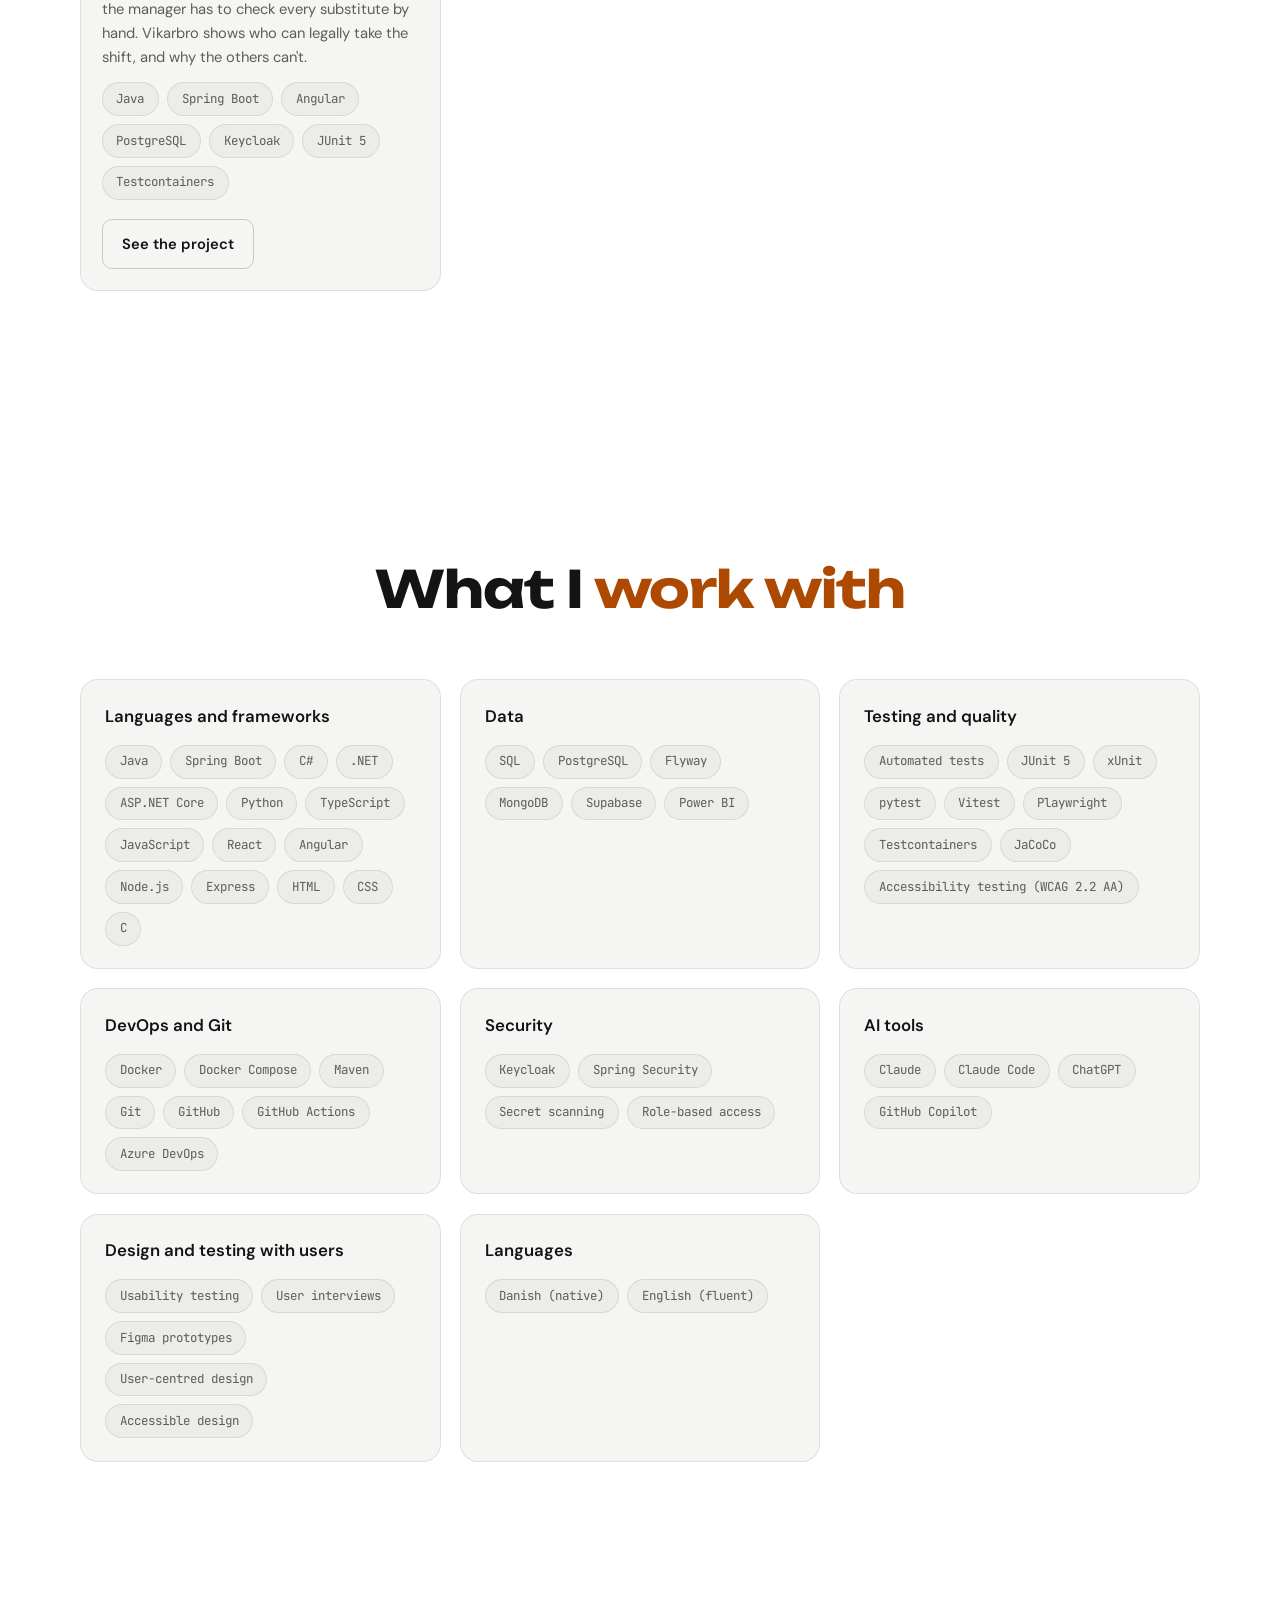
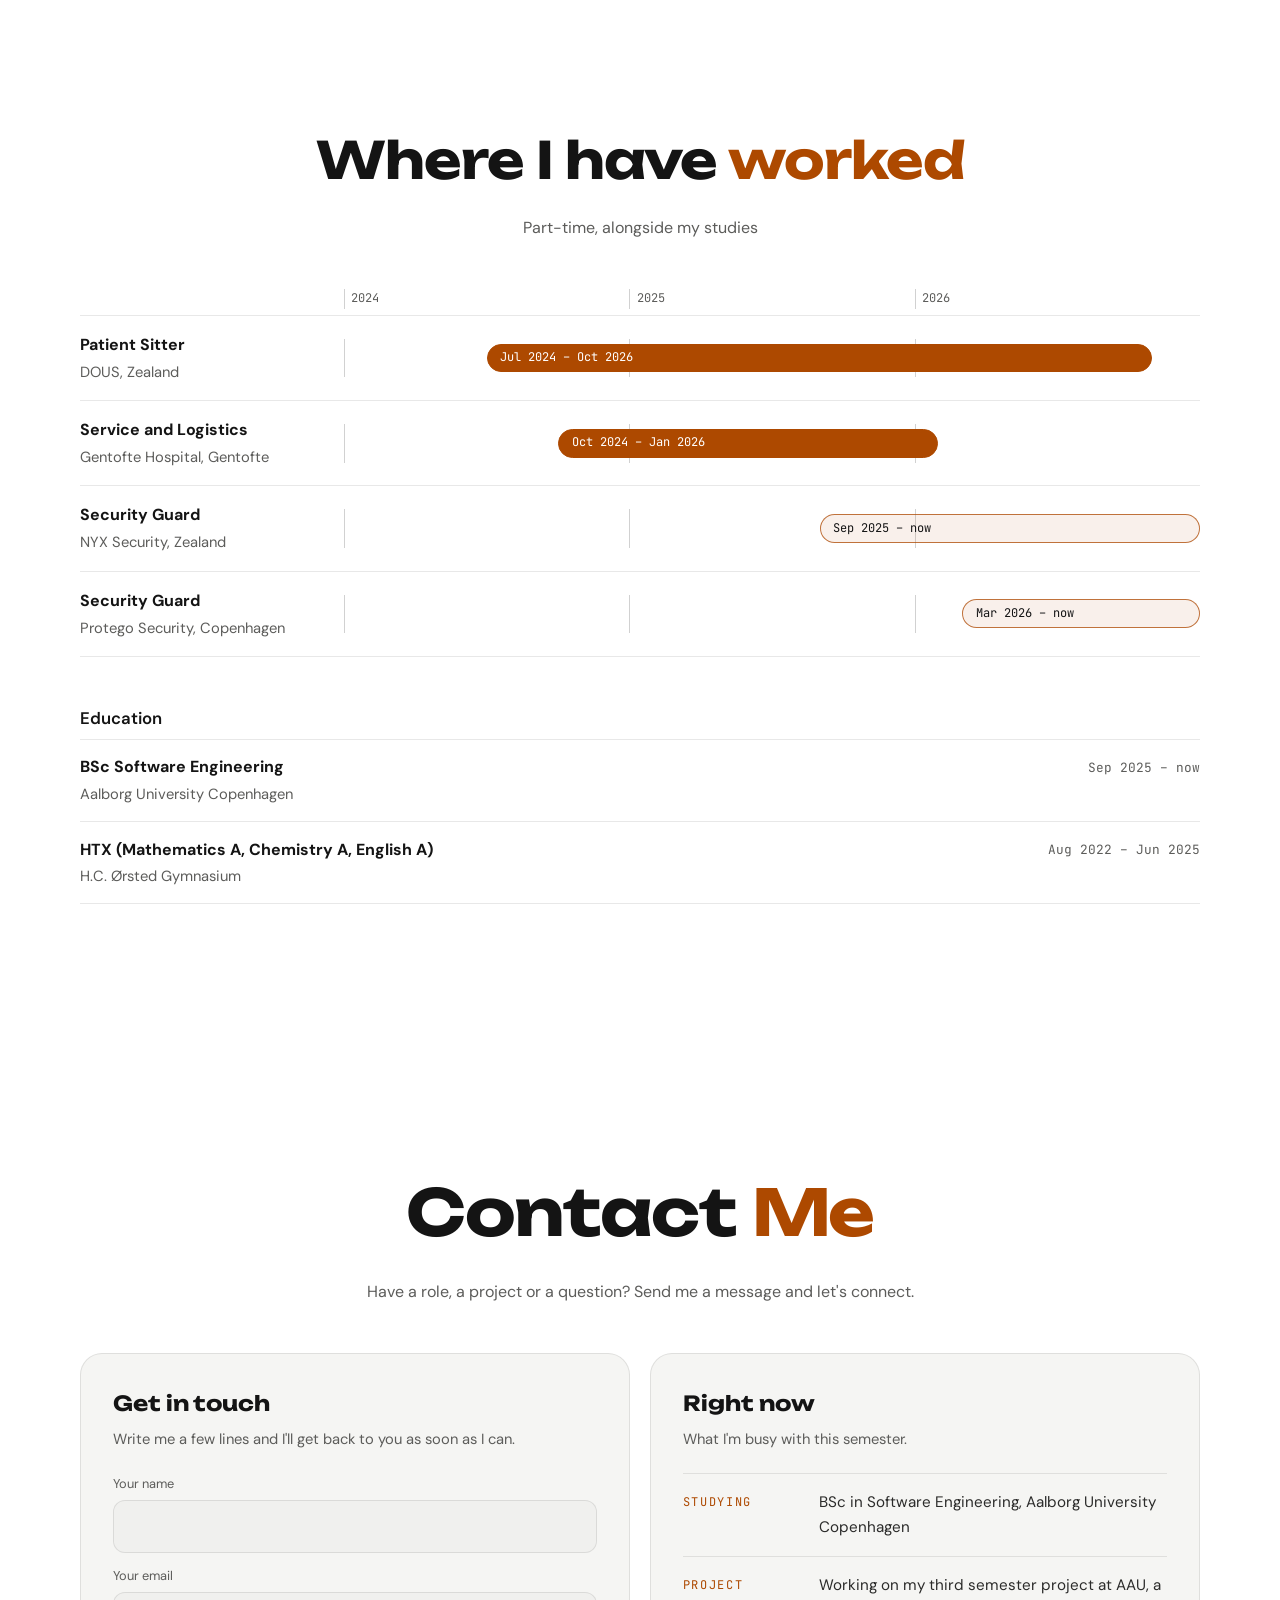
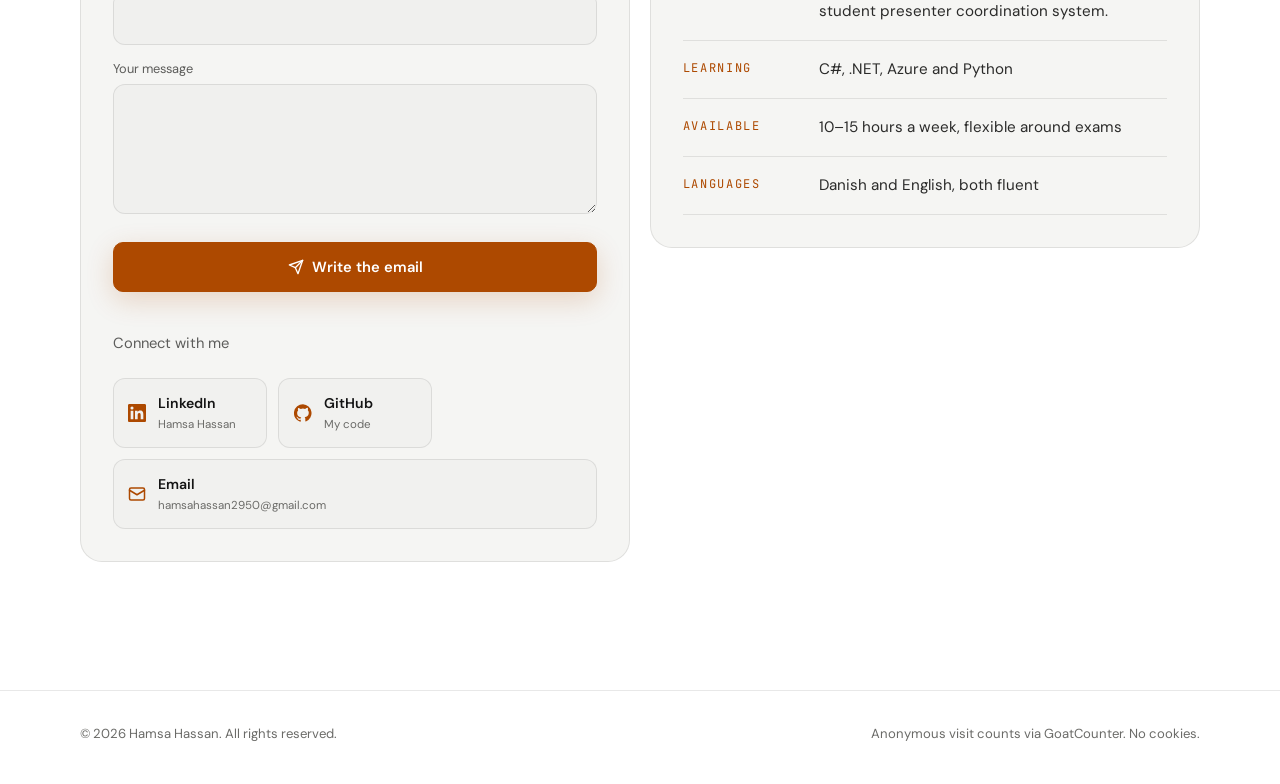
==== commit 442ab47c: "Improve search and link previews: title, structured data, sitemap and preview image" ====
--- a/index.html
+++ b/index.html
@@ -5,14 +5,41 @@
 <meta name="viewport" content="width=device-width, initial-scale=1">
 <!-- Title and description stay here in English for search engines and link previews.
      js/main.js sets them in the visitor's language. All other text is in TEXT in js/main.js. -->
-<title>Hamsa Hassan Portfolio</title>
-<meta name="description" content="Portfolio of Hamsa Hassan, Software Engineering student in Copenhagen.">
+<title>Hamsa Hassan | Software Engineering student, Copenhagen</title>
+<meta name="description" content="Hamsa Hassan, Software Engineering student at Aalborg University Copenhagen. I build web applications with Java, C#, TypeScript, Angular and React.">
+<link rel="canonical" href="https://hamsaalt.github.io/">
 <meta name="theme-color" content="#0b0b0c">
 <link rel="icon" href="images/favicon.svg" type="image/svg+xml">
 <meta property="og:type" content="website">
 <meta property="og:url" content="https://hamsaalt.github.io/">
-<meta property="og:title" content="Hamsa Hassan Portfolio">
-<meta property="og:description" content="Portfolio of Hamsa Hassan, Software Engineering student in Copenhagen.">
+<meta property="og:title" content="Hamsa Hassan | Software Engineering student, Copenhagen">
+<meta property="og:description" content="Hamsa Hassan, Software Engineering student at Aalborg University Copenhagen. I build web applications with Java, C#, TypeScript, Angular and React.">
+<meta property="og:image" content="https://hamsaalt.github.io/images/og.jpg">
+<meta property="og:image:width" content="1200">
+<meta property="og:image:height" content="630">
+<meta property="og:image:alt" content="The top of Hamsa Hassan's portfolio: the heading Software Engineer and an ID card with his photo.">
+<meta name="twitter:card" content="summary">
+<meta name="twitter:image" content="https://hamsaalt.github.io/images/og.jpg">
+<meta name="twitter:image:alt" content="The top of Hamsa Hassan's portfolio: the heading Software Engineer and an ID card with his photo.">
+<meta name="twitter:title" content="Hamsa Hassan | Software Engineering student, Copenhagen">
+<meta name="twitter:description" content="Hamsa Hassan, Software Engineering student at Aalborg University Copenhagen. I build web applications with Java, C#, TypeScript, Angular and React.">
+<!-- Who this site is about, for search engines (schema.org Person). -->
+<script type="application/ld+json">
+{
+  "@context": "https://schema.org",
+  "@type": "Person",
+  "name": "Hamsa Hassan",
+  "url": "https://hamsaalt.github.io/",
+  "image": "https://hamsaalt.github.io/images/photo.jpg",
+  "email": "mailto:hamsahassan2950@gmail.com",
+  "jobTitle": "Software Engineering student",
+  "alumniOf": { "@type": "CollegeOrUniversity", "name": "Aalborg University", "url": "https://www.aau.dk/" },
+  "affiliation": { "@type": "CollegeOrUniversity", "name": "Aalborg University", "url": "https://www.aau.dk/" },
+  "address": { "@type": "PostalAddress", "addressLocality": "Copenhagen", "addressCountry": "DK" },
+  "knowsAbout": ["Java", "C#", "TypeScript", "Angular", "React", "Spring Boot", ".NET", "PostgreSQL", "Docker", "Software testing", "IT security"],
+  "sameAs": ["https://github.com/HamsaALT", "https://www.linkedin.com/in/hamsa-hassan-85b3a3378/"]
+}
+</script>
 <!-- Sets the theme before the CSS loads, so the page never shows the wrong colours first.
      The visitor's own choice (saved by the button) wins; on a first visit it follows the
      system setting, and dark is the default when the system doesn't ask for light. -->
@@ -36,7 +63,7 @@
     <span><svg width="18" height="18" viewBox="0 0 24 24" fill="none" stroke="currentColor" stroke-width="2" stroke-linecap="round" stroke-linejoin="round"><circle cx="12" cy="8" r="4"/><path d="M4 21a8 8 0 0 1 16 0"/></svg></span>
     <span><svg width="18" height="18" viewBox="0 0 24 24" fill="none" stroke="currentColor" stroke-width="2" stroke-linecap="round" stroke-linejoin="round"><circle cx="12" cy="12" r="10"/><path d="M2 12h20"/><path d="M12 2a15 15 0 0 1 0 20 15 15 0 0 1 0-20"/></svg></span>
   </div>
-  <h2 data-i18n-html="introTitle"></h2>
+  <p class="intro-title" data-i18n-html="introTitle"></p>
 </div>
 
 <header class="nav-wrap">
@@ -72,7 +99,7 @@
     <div class="container hero-grid">
       <div class="hero-text">
         <p class="label" data-i18n-html="heroLabel"></p>
-        <h1 class="display" data-i18n-html="heroTitle"></h1>
+        <h1 class="display" data-i18n-html="heroTitle"><span class="sr-only">Hamsa Hassan, </span><span>Software</span> <span class="dim">Engineer</span></h1>
         <p class="typing" data-i18n-attr="aria-label:typedLabel"><span id="typed" aria-hidden="true"></span><span class="caret" aria-hidden="true">_</span></p>
         <p class="desc" data-i18n="heroDesc"></p>
         <ul class="hint-lines">
@@ -91,7 +118,7 @@
           <div class="card">
             <div class="card-slot"></div>
             <div class="photo">
-              <img src="images/photo.jpg" data-i18n-attr="alt:photoAlt" alt="" draggable="false">
+              <img src="images/photo.jpg" data-i18n-attr="alt:photoAlt" alt="Photo of Hamsa Hassan" draggable="false">
             </div>
             <div class="card-meta">
               <strong>HAMSA HASSAN</strong>
@@ -127,7 +154,7 @@
             </a>
           </div>
         </div>
-        <div class="portrait reveal"><img src="images/photo.jpg" data-i18n-attr="alt:photoAlt" alt=""></div>
+        <div class="portrait reveal"><img src="images/photo.jpg" data-i18n-attr="alt:photoAlt" alt="Photo of Hamsa Hassan"></div>
       </div>
 
       <div class="stats">
@@ -162,7 +189,55 @@
       </div>
 
       <div class="panel" role="tabpanel" id="panel-projects" aria-labelledby="tab-projects">
-        <div class="grid" id="projectGrid"></div>
+        <div class="grid" id="projectGrid">
+          <!-- Plain-HTML copy of the project cards (English), so search engines and visitors
+               without JavaScript can read them. js/main.js replaces it with the cards from
+               PROJECTS in the visitor's language. Update it when PROJECTS changes. -->
+          <article class="p-card">
+            <div class="p-preview"><img src="images/projects/barrierefri/card.jpg" width="800" height="500" alt="Barrierefri's map of central Copenhagen, with round markers for open reports and diamond-shaped markers for repairs under way." loading="lazy" decoding="async"></div>
+            <div class="p-body">
+              <h3>Barrierefri</h3>
+              <p>A public map of broken lifts, blocked pavements and missing ramps, so people can check a route before they leave home.</p>
+              <ul class="pills"><li>C#</li><li>.NET</li><li>React</li><li>TypeScript</li><li>PostgreSQL</li><li>Keycloak</li><li>xUnit</li></ul>
+              <div class="p-foot">
+                <a class="btn" href="https://github.com/HamsaALT/barrierefri" target="_blank" rel="noopener noreferrer">See the code<span class="sr-only">: Barrierefri</span></a>
+              </div>
+            </div>
+          </article>
+          <article class="p-card">
+            <div class="p-preview"><img src="images/projects/leakwatch/card.jpg" width="640" height="400" alt="Terminal output from leakwatch scan: a Stripe live secret key and a GitHub token marked critical, a committed .env file marked high, each value hidden after the first four characters." loading="lazy" decoding="async"></div>
+            <div class="p-body">
+              <h3>leakwatch</h3>
+              <p>Deleted passwords and API keys stay readable in git history. This finds them before someone else does.</p>
+              <ul class="pills"><li>Python</li><li>pytest</li><li>Git</li><li>GitHub Actions</li></ul>
+              <div class="p-foot">
+                <a class="btn" href="https://github.com/HamsaALT/leakwatch" target="_blank" rel="noopener noreferrer">See the code<span class="sr-only">: leakwatch</span></a>
+              </div>
+            </div>
+          </article>
+          <article class="p-card">
+            <div class="p-preview"><img src="images/projects/greenhour/card.jpg" width="960" height="600" alt="GreenHour's prices page: four summary cards with the current price, the cheapest hour, the cheapest two hours and the day's average, above a bar chart of the price per quarter hour with a CO₂ line, where the cheapest two hours are marked and labelled &quot;Billigst&quot;." loading="lazy" decoding="async"></div>
+            <div class="p-body">
+              <h3>GreenHour</h3>
+              <p>Electricity prices and CO₂ per kWh in Denmark change every 15 minutes. GreenHour finds the cheapest or cleanest time to start an appliance, using live data from Energinet.</p>
+              <ul class="pills"><li>Java</li><li>Spring Boot</li><li>Angular</li><li>PostgreSQL</li><li>Keycloak</li><li>Testcontainers</li><li>Power BI</li></ul>
+              <div class="p-foot">
+                <a class="btn" href="https://github.com/HamsaALT/greenhour" target="_blank" rel="noopener noreferrer">See the code<span class="sr-only">: GreenHour</span></a>
+              </div>
+            </div>
+          </article>
+          <article class="p-card">
+            <div class="p-preview"><img src="images/projects/vikarbro/card.jpg" width="1000" height="625" alt="Vikarbro's shift page: the shift's details on the left and a table of substitutes on the right, each marked &quot;Kan ikke&quot; (can't) with the reason, such as a missing qualification or too little rest." loading="lazy" decoding="async"></div>
+            <div class="p-body">
+              <h3>Vikarbro</h3>
+              <p>When someone calls in sick at a care home, the manager has to check every substitute by hand. Vikarbro shows who can legally take the shift, and why the others can't.</p>
+              <ul class="pills"><li>Java</li><li>Spring Boot</li><li>Angular</li><li>PostgreSQL</li><li>Keycloak</li><li>JUnit 5</li><li>Testcontainers</li></ul>
+              <div class="p-foot">
+                <a class="btn" href="https://github.com/HamsaALT/vikarbro" target="_blank" rel="noopener noreferrer">See the code<span class="sr-only">: Vikarbro</span></a>
+              </div>
+            </div>
+          </article>
+        </div>
       </div>
       <div class="panel" role="tabpanel" id="panel-certificates" aria-labelledby="tab-certificates" hidden>
         <div class="grid" id="certGrid"></div>
--- a/css/style.css
+++ b/css/style.css
@@ -156,7 +156,7 @@
 }
 .intro-icons span:nth-child(2) { animation-delay: .12s; }
 .intro-icons span:nth-child(3) { animation-delay: .24s; }
-.intro h2 { font-family: var(--font-display); font-weight: 700; font-size: clamp(1.3rem, 3.4vw, 2.2rem); line-height: 1.2; animation: rise .8s .3s ease both; }
+.intro-title { margin: 0; text-wrap: balance; font-family: var(--font-display); font-weight: 700; font-size: clamp(1.3rem, 3.4vw, 2.2rem); line-height: 1.2; animation: rise .8s .3s ease both; }
 @keyframes pop { from { opacity: 0; transform: scale(.6); } }
 @keyframes rise { from { opacity: 0; transform: translateY(14px); filter: blur(6px); } }
 
